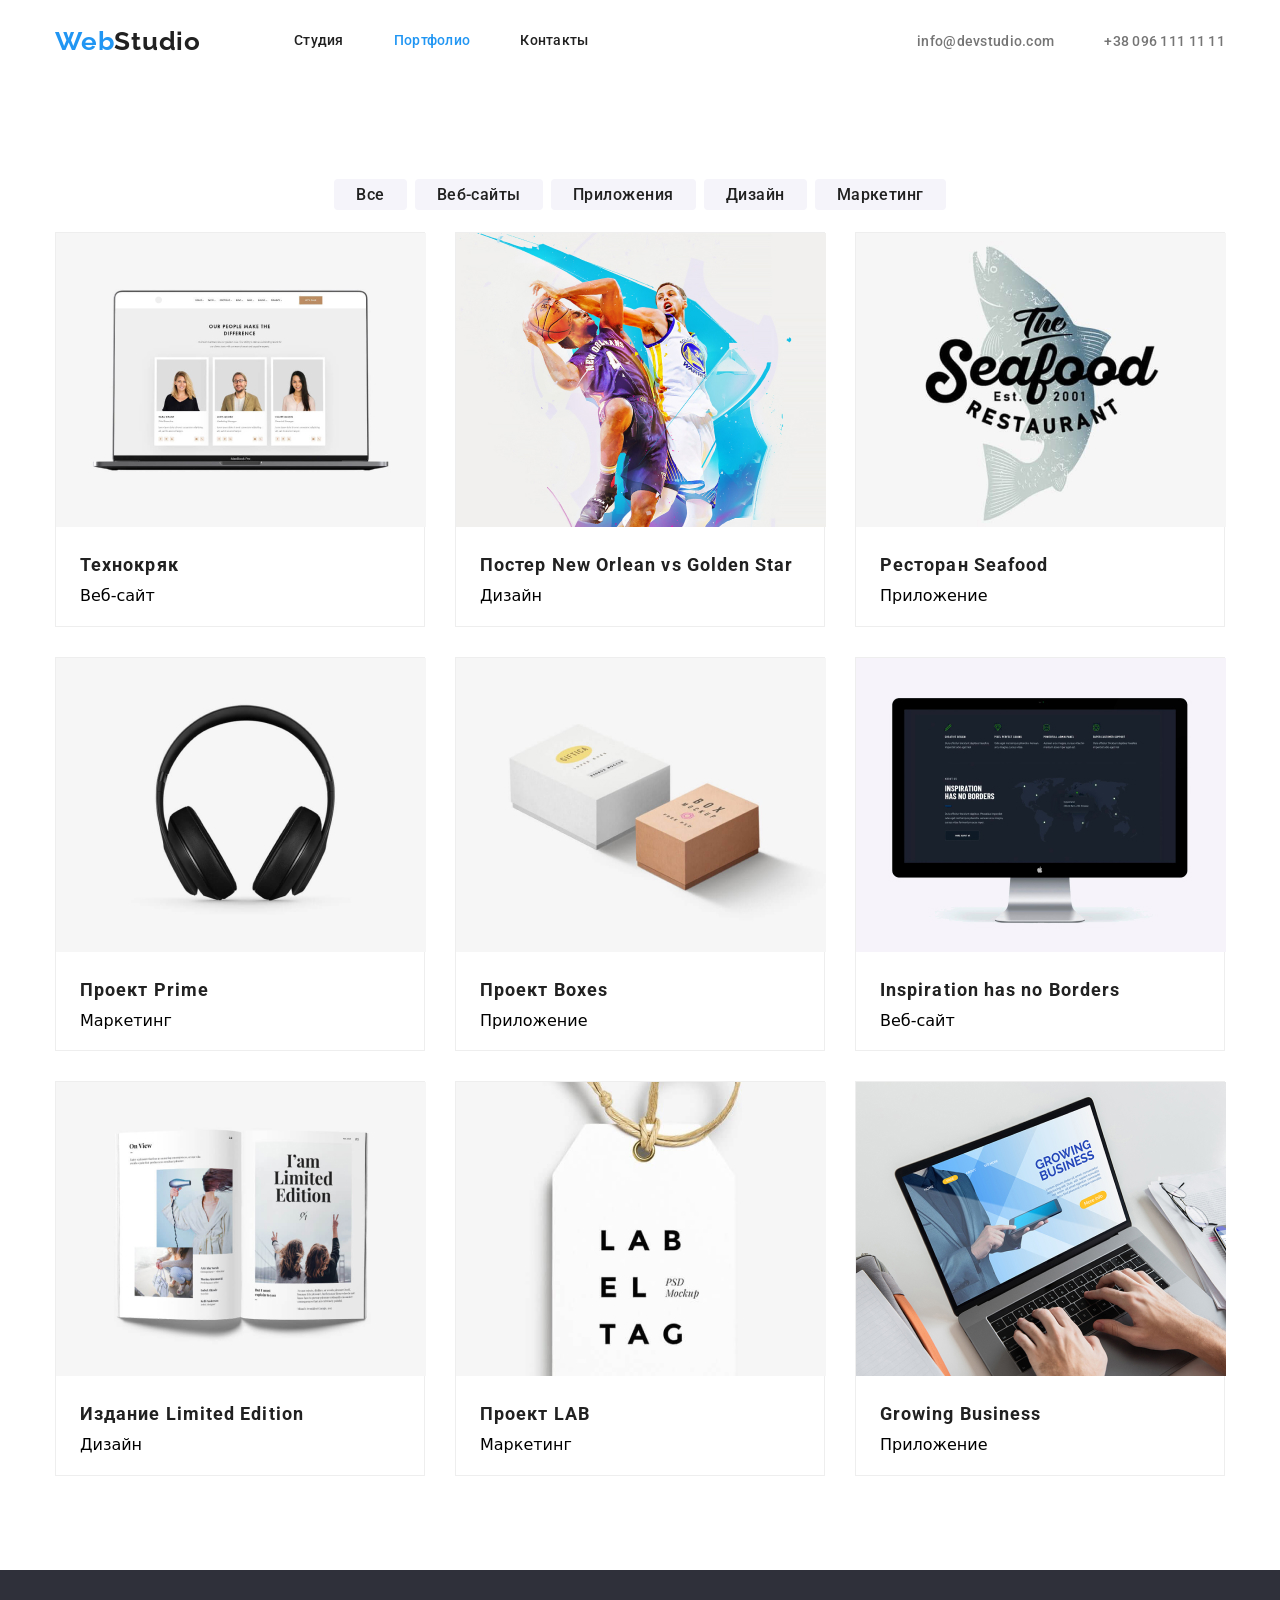
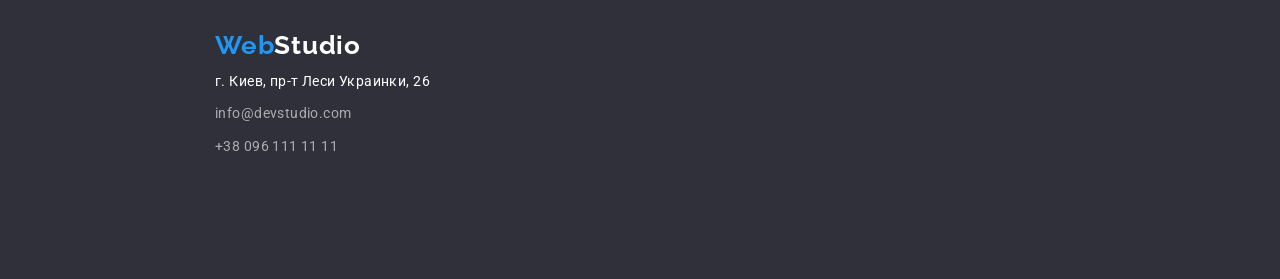
==== portfolio.html @ 3b401ec9 "Add files via upload" ====
<!DOCTYPE html>
<html lang="ru">
<head>
    <meta charset="UTF-8">
    <meta name="viewport" content="width=device-width, initial-scale=1.0">
    <title>Portfolio</title>
    <link href="https://fonts.googleapis.com/css2?family=Raleway:wght@700&family=Roboto:wght@400;500;700;900&display=swap" rel="stylesheet"/>
    <link href="https://cdnjs.cloudflare.com/ajax/libs/modern-normalize/1.0.0/modern-normalize.min.css" rel="stylesheet"/>
    <link href="./css/styles.css" rel="stylesheet"/>
</head>
<body>
    <!-- Шапка сайта (Верхняя линяя) -->
    <header>
        <div class="header container">
        <!-- Главный блок навигации -->
        <nav class="site-nav">
            <a href="./index.html" lang="en" class="logo">
                Web<span class="logo-text-header">Studio</span>
            </a>

            <ul class="site-nav-list">
                <li class="site-nav-item">
                    <a href="./index.html" class="link">Студия</a>
                </li>
                <li class="site-nav-item">
                    <a href="./portfolio.html" class="link current">Портфолио</a>
                </li>
                <li class="site-nav-item">
                    <a href="" class="link">Контакты</a>
                </li>
            </ul>
        </nav>
        <!-- Контакты -->
        <div class="contacts">
            <ul class="contacts-list">
                <li>
                    <a href="mailto:info@devstudio.com" class="contacts-list-item">info@devstudio.com</a>
                </li>
                <li>
                    <a href="tel:+380961111111" class="contacts-list-item">+38 096 111 11 11</a>
                </li>
            </ul>
        </div>
        </div>
    </header>
    <!-- Основной блок Портфолио -->
    <main>
            <!-- заголовок скроем с помощью css, но секция должна быть озаглавлена -->
        <h1 class="visually-hidden">Портфолио</h1>
        <!-- Список кнопок или ссылок, в зависимости от цели, к кнопкам нужен функционал, можно описать ссылками-->
        <!-- <ul>
            <li>
                <button type="button">Все</button>
            </li>
            <li>
                <button type="button">Веб-сайты</button>
            </li>
            <li>
                <button type="button">Приложения</button>
            </li>
            <li>
                <button type="button">Дизайн</button>
            </li>
            <li>
                <button type="button">Маркетинг</button>
            </li>
        </ul> -->
            <ul class="filter-list">
                <li class="filter-list-item">
                    <a href="" class="filter-list-link">Все</a>
                </li>
                <li class="filter-list-item">
                    <a href="" class="filter-list-link">Веб-сайты</a>
                </li>
                <li class="filter-list-item">
                    <a href="" class="filter-list-link">Приложения</a>
                </li>
                <li class="filter-list-item">
                    <a href="" class="filter-list-link">Дизайн</a>
                </li>
                <li class="filter-list-item">
                    <a href="" class="filter-list-link">Маркетинг</a>
                </li>
            </ul>
        <div class="examples-portfolio container">
            <ul class="examples-list">
                <li class="examples-list-item">
                    <img src="./images/portfolio/img1.jpg" alt="Сайт Технокряк" width="370" height="294">
                    <h2 class="example-head">Технокряк</h2>
                    <p class="example-text">Веб-сайт</p>
                </li>
                <li class="examples-list-item">
                    <img src="./images/portfolio/img2.jpg" alt="Постер с баскетболистами" width="370" height="294">
                    <h2 class="example-head">Постер New Orlean vs Golden Star</h2>
                    <p class="example-text">Дизайн</p>
                </li>
                <li class="examples-list-item">
                    <img src="./images/portfolio/img3.jpg" alt="Ресторан Seafood" width="370" height="294">
                    <h2 class="example-head">Ресторан Seafood</h2>
                    <p class="example-text">Приложение</p>
                </li>
                <li class="examples-list-item">
                    <img src="./images/portfolio/img4.jpg" alt="Студийные наушники" width="370" height="294">
                    <h2 class="example-head">Проект Prime</h2>
                    <p class="example-text">Маркетинг</p>
                </li>
                <li class="examples-list-item">
                    <img src="./images/portfolio/img5.jpg" alt="Две коробки" width="370" height="294">
                    <h2 class="example-head">Проект Boxes</h2>
                    <p class="example-text">Приложение</p>
                </li>
                <li class="examples-list-item">
                    <img src="./images/portfolio/img6.jpg" alt="Веб-сайт" width="370" height="294">
                    <h2 class="example-head" lang="en">Inspiration has no Borders</h2>
                    <p class="example-text">Веб-сайт</p>
                </li>
                <li class="examples-list-item">
                    <img src="./images/portfolio/img7.jpg" alt="Журнал" width="370" height="294">
                    <h2 class="example-head" lang="en">Издание Limited Edition</h2>
                    <p class="example-text">Дизайн</p>
                </li>
                <li class="examples-list-item">
                    <img src="./images/portfolio/img8.jpg" alt="Бирка" width="370" height="294">
                    <h2 class="example-head" lang="en">Проект LAB</h2>
                    <p class="example-text">Маркетинг</p>
                </li>
                <li class="examples-list-item">
                    <img src="./images/portfolio/img9.jpg" alt="Ноутбук с открытым приложением" width="370" height="294">
                    <h2 class="example-head" lang="en">Growing Business</h2>
                    <p class="example-text">Приложение</p>
                </li>
            </ul>
        </div>
            
        
    </main>
    <!-- Подвал -->
    <footer class="footer">
        <div class=footer-container>
            <a href="./index.html" lang="en" class="logo">
                Web<span class="logo-text-footer">Studio</span>
            </a>
            <div class="address-container">
                <address class="address">
                    <ul class="address-list">
                        <li class="address-item">
                            <a href="https://goo.gl/maps/i8ScQQsGPe5ENQTx6" class="map">г. Киев, пр-т Леси Украинки, 26</a>
                        </li>
                        <li class="address-item">
                            <a href="mailto:info@devstudio.com" class="link">info@devstudio.com</a>
                        </li>
                        <li class="address-item">
                            <a href="tel:+380961111111" class="link">+38 096 111 11 11</a>
                        </li>
                    </ul>
                </address>
            </div>
        </div>
    </footer>
</body>
</html>
---- css/styles.css ----
html {
    box-sizing: border-box;
}

*,
*::before,
*::after {
  box-sizing: inherit;
  margin: 0;
  padding: 0;
  outline: 0px;
}

/* ===== Выделим палитру цветов макета ===== */
/* цвет фона шапки #FFFFFF 
цвет фона блоков Герой и Подвал #2F303A 
основной цвет фона #E5E5E5
вторичный цвет фона #F5F4FA 
основной цвет текста #212121 
вторичный цвет текста #757575
цвет акцента #2196F3 */

/* ===== оформление index.html ===== */

:root {
    --accent-color: #2196F3;
    --hero-footer-background-color: #2F303A;
    --primary-text-color: #212121;
    --secondary-text-color: #757575;
    --primary-font-color: #E5E5E5;
    --secondary-font-color: #F5F4FA;
}


.container {
    width: 1200px;
    padding-left: 15px;
    padding-right: 15px;
    margin: 0 auto;
  }

  img {
    display: block;
}

/* ===== Header ===== */

header {
    background-color: #FFFFFF;
    box-sizing: border-box;
    display: flex;
    left: 0px;
    top: 0px;
    margin: 0;
    text-align: center;
}

.header {
    display: flex;
    align-items: center;
}

.site-nav {
    display: flex;
    align-items: center;
}

.site-nav .logo {
    font-family: Raleway, sans-serif;
    font-style: normal;
    font-weight: 700;
    font-size: 26px;
    line-height: 1.19;
    letter-spacing: 0.03em;
    color: var(--accent-color);
}

.logo-text-header {
    color: var(--primary-text-color);
}

.logo:focus {
    color: #212121;
}

.site-nav-list .link {
    display: block;
    padding-top: 32px;
    padding-bottom: 32px;
    text-align: center;
}

.site-nav-list {
    display: flex;
    margin-left: 93px;
}

.site-nav-item:not(:last-child) {
    margin-right: 50px;
}

.contacts-list li {
    padding-top: 32px;
    padding-bottom: 32px;
    
}

.contacts-list {
    display: flex;
}

.contacts-list li + li {
    margin-left: 50px;
}

.contacts {
    display: flex;
    margin-left: auto;
}
/* убираем точки со списков, можно это сделать через селектор тега ul, а можно всем спискам обьявить class="list"(просто подсказка на будущее) */
ul {
    list-style: none;
    padding: 0px;
    margin: 0px;
}

/* убираем нижние подчеркивание ссылок и  */
a {
    text-decoration: none;
}

/* сменим цвет посещенных ссылок */
a:visited {
    color: #212121;
}

.site-nav-list .link {
    font-family: Roboto, sans-serif;
    font-style: normal;
    font-weight: 500;
    font-size: 14px;
    line-height: 1.14;
    letter-spacing: 0.02em;
    color: #212121;
}

.site-nav-list .link:hover,
.site-nav-list .link:focus {
    color: var(--accent-color);
}

.site-nav-list .link.current {
    color: var(--accent-color);
}

.contacts-list-item {
    font-family: Roboto, sans-serif;
    font-style: normal;
    font-weight: 500;
    font-size: 14px;
    line-height: 1.14;
    letter-spacing: 0.02em;
    color: #757575;

}

.contacts-list-item:hover,
.contacts-list-item:focus {
    color: var(--accent-color);
}

/* ===== Герой ===== */

.hero-section {
    /* background-color: var(--hero-footer-background-color); (old one)*/
    background-image: linear-gradient(rgba(47, 48, 58, 0.4), rgba(47, 48, 58, 0.4)), url(../images/background-img.jpg);
    background-size: 100% 100%;
    box-sizing: border-box;
    left: 0px;
    top: 10px;
    padding: 50px 0;
    min-height: 600px;
    display: flex;
}

.hero {
    text-align: center;
    width: 696px;
    padding-top: 200px;
    padding-bottom: 30px;
}

.main-head {
    font-family: Roboto, sans-serif;
    font-style: normal;
    font-weight: 900;
    font-size: 44px;
    line-height: 1.36;
    text-align: center;
    letter-spacing: 0.06em;
    text-transform: uppercase;
    color: #FFFFFF;
}

.button {
    background-color: var(--accent-color);
    font-family: Roboto, sans-serif;
    font-style: normal;
    font-weight: 700;
    font-size: 16px;
    line-height: 1.87;
    color: #FFFFFF;
    border-radius: 4px;
    padding: 10px 32px;
    box-shadow: 0px 4px 4px rgba(0, 0, 0, 0.15);
    width: 200px;
    text-align: center;
    border: 1px solid transparent;
}

/* ===== Особенности ===== */

/* спрячем заголовок */

.visually-hidden {
    position: absolute !important;
    clip: rect(1px 1px 1px 1px); /* IE6, IE7 */
    clip: rect(1px, 1px, 1px, 1px);
    padding:0 !important;
    border:0 !important;
    height: 1px !important; 
    width: 1px !important; 
    overflow: hidden;
}

.features {
    padding-top: 94px;
}

.features-list li {
    width: 270px;
}

.features-list li:not(:last-child) {
    margin-right: 30px;
}

.features,
.occupation {
    background-color: var(--primary-font-color);
    font-family: Roboto, sans-serif;
}

.features-list .features-list-item {
    font-style: normal;
    font-weight: 700;
    font-size: 14px;
    line-height: 1.14;
    letter-spacing: 0.03em;
    text-transform: uppercase;
    color: var(--primary-text-color);
}

.features-list .features-list-text {
    font-style: normal;
    font-weight: 400;
    font-size: 14px;
    line-height: 1.7;
    letter-spacing: 0.03em;
    color: var(--secondary-text-color);
}

.features-list {
    display: flex;
}

h2 {
    font-family: Roboto, sans-serif;
    font-style: normal;
    font-weight: 700;
    font-size: 36px;
    line-height: 1.16;
    text-align: center;
    letter-spacing: 0.03em;
    color: var(--primary-text-color);
}

.features-list-item {
    margin-bottom: 10px;
}

/* ===== Occupation ===== */

.occupation {
    padding-top: 94px;
    padding-bottom: 94px;
}

.occupation-list {
    display: flex;
    padding-top: 50px;
}

.occupation-list-item:not(:last-child) {
    margin-right: 30px;
}

/* ===== Команда ===== */

.team {
    background-color: var(--secondary-font-color);
    padding-top: 94px;
    padding-bottom: 94px;
}

h3 {
    font-family: Roboto, sans-serif;
    font-style: normal;
    font-weight: 500;
    font-size: 16px;
    line-height: 1.18;
    text-align: center;
    letter-spacing: 0.03em;
    color: var(--primary-text-color);
}

.team-text {
    font-family: Roboto, sans-serif;
    font-style: normal;
    font-weight: 400;
    font-size: 16px;
    line-height: 1.18;
    text-align: center;
    letter-spacing: 0.03em;
    color: var(--secondary-text-color);
    padding-top: 10px;
    padding-bottom: 30px;
    background-color: white;
}

.team-list {
    display: flex;
    padding-top: 50px;
}

.team-list-item:not(:last-child) {
    margin-right: 30px;
}

.team-head {
    padding-top: 30px;
    background-color: white;
}

.team-list-item {
    box-shadow: 0px 1px 3px rgba(0, 0, 0, 0.12), 0px 1px 1px rgba(0, 0, 0, 0.14), 0px 2px 1px rgba(0, 0, 0, 0.2);
    border-radius: 0px 0px 4px 4px;
}
    
/* ===== Наши клиенты ====== */

.clients h2 {
    padding-top: 94px;
}

.clients-list {
    padding-top: 50px;
    padding-bottom: 94px;
}

/* ===== Подвал ===== */

footer {
    background-color: var(--hero-footer-background-color);
    box-sizing: border-box;
    display: flex;
}

.footer .logo-text-footer {
    color: white;
}

.logo {
    font-family: Raleway, sans-serif;
    font-style: normal;
    font-weight: 700;
    font-size: 26px;
    line-height: 1.19;
    letter-spacing: 0.03em;
}

.footer .logo {
    color: var(--accent-color);
}

.address-item .map {
    font-family: Roboto, sans-serif;
    font-style: normal;
    font-weight: 400;
    font-size: 14px;
    line-height: 1.7;
    letter-spacing: 0.03em;
    color: #FFFFFF;
}

.address-item .map:focus {
    color: var(--accent-color);
}

.address-item .link {
    font-family: Roboto, sans-serif;
    font-style: normal;
    font-weight: 400;
    font-size: 14px;
    line-height: 1.7;
    letter-spacing: 0.03em;
    color: rgba(255, 255, 255, 0.6);
}

.address-item .link:focus {
    color: var(--accent-color);
}

.footer-container {
    padding-top: 60px;
    padding-left: 215px;
    padding-bottom: 60px;
}

.address-container {
    width: 231px;
    padding-bottom: 60px;
}

.map {
    padding-top: 20px;
}

.address-item {
    padding-top: 9px;
}

/* ===== portfolio.html ===== */

.examples-list-item h2 {
    text-align: left;
}

.filter-list {
    display: flex;
    flex-wrap: wrap;
    justify-content: center;
    padding-top: 100px;
    padding-bottom: 50px;
    height: 38px;
    border-radius: 4px;
}

.filter-list-item:not(:last-child) {
    margin-right: 8px;
}

.filter-list-link {
    font-family: Roboto, sans-serif;
    font-style: normal;
    font-weight: 500;
    font-size: 16px;
    line-height: 1.62;
    text-align: center;
    letter-spacing: 0.03em;
    color: #212121;
    background: #F5F4FA;
    padding: 6px 22px;
    border-radius: 4px;
}

.filter-list-link:hover,
.filter-list-link:focus {
    background-color: var(--accent-color);
    color: #FFFFFF;
}

.example-head {
    font-family: Roboto, sans-serif;
    font-style: normal;
    font-weight: 700;
    font-size: 18px;
    line-height: 2;
    letter-spacing: 0.06em;
    color: var(--primary-text-color);
    padding-top: 20px;
    padding-left: 24px;
    padding-right: 24px;
}

   .examples-list {
       display: flex;
       flex-wrap: wrap;
       padding-bottom: 94px;
   }

   .examples-list-item {
       width: 370px;
       border: 1px solid #EEEEEE;
   }

   .examples-list-item:not(:nth-child(3n)) {
    margin-right: 30px;
  }

   .examples-list-item:not(:nth-last-child(-n+3)) {
    margin-bottom: 30px;
  }

  .example-text {
      padding-top: 4px;
      padding-bottom: 20px;
      padding-left: 24px;
      padding-right: 24px;
  }
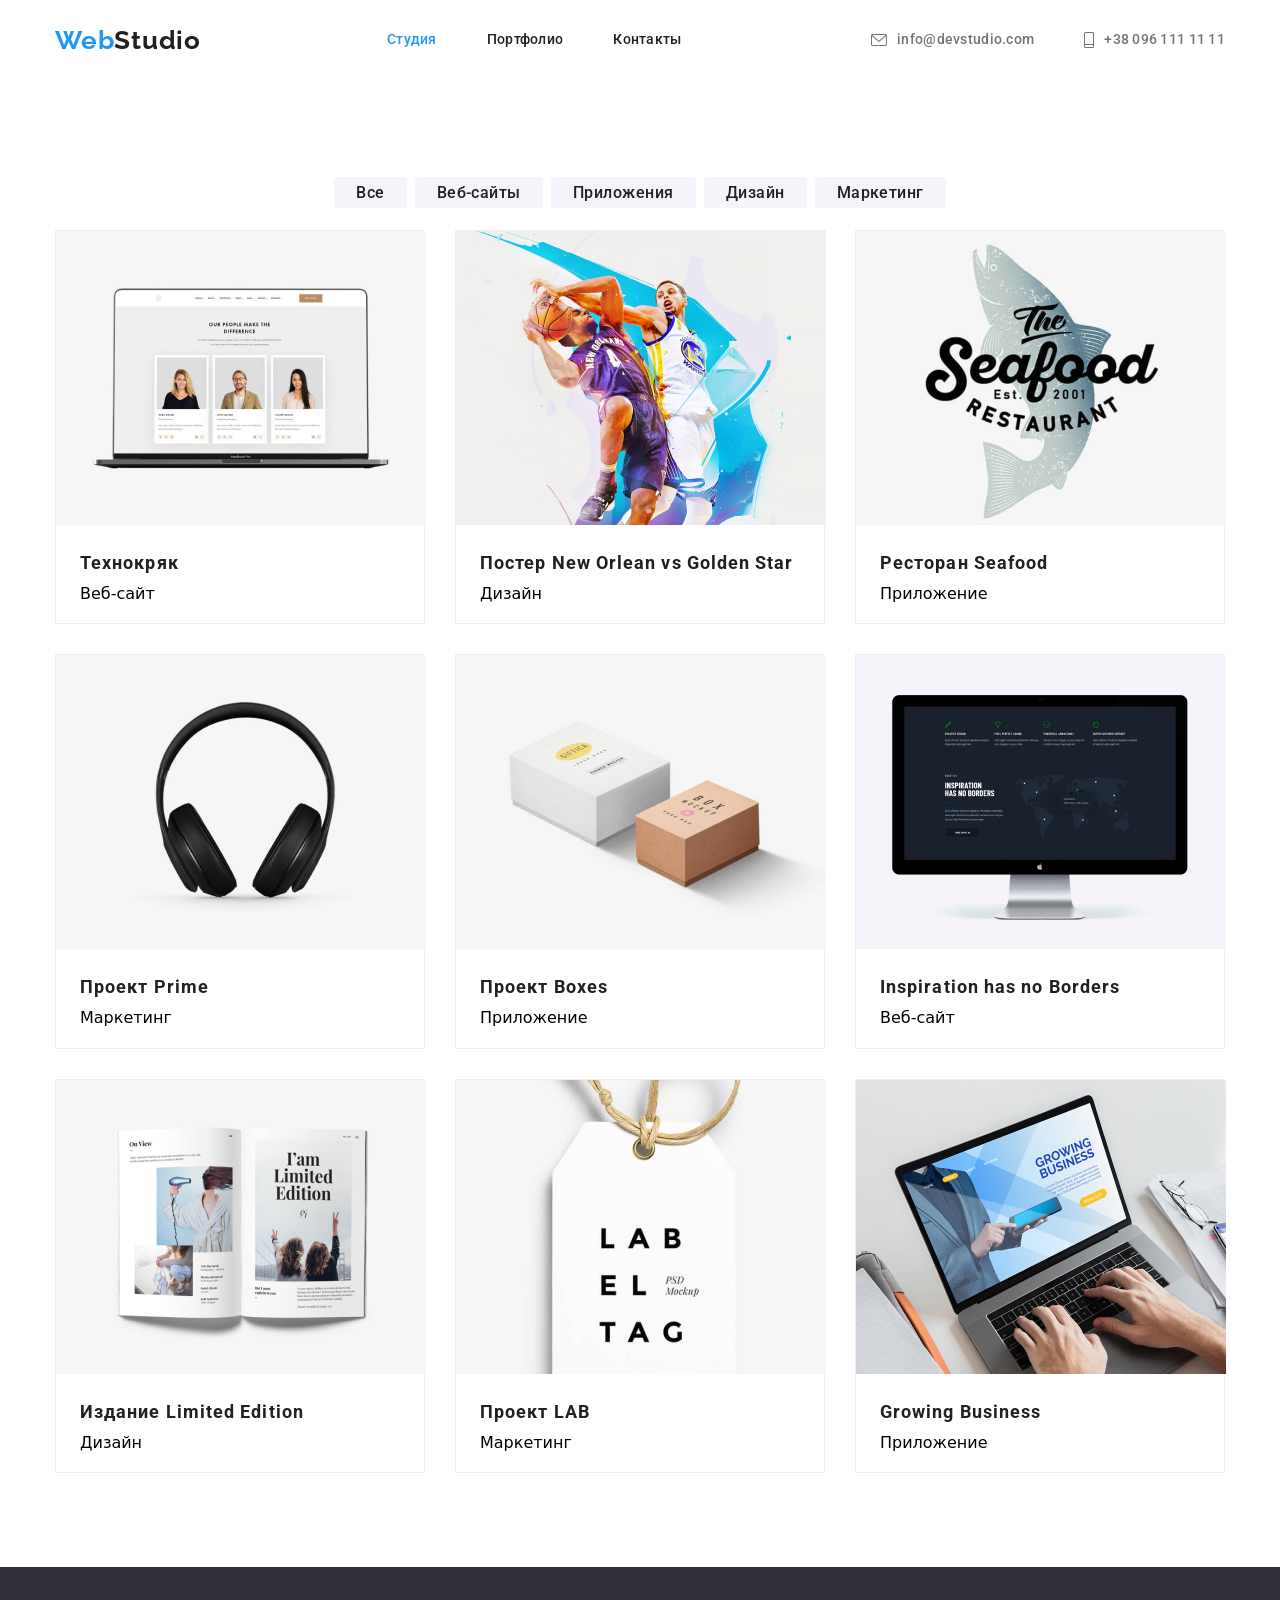
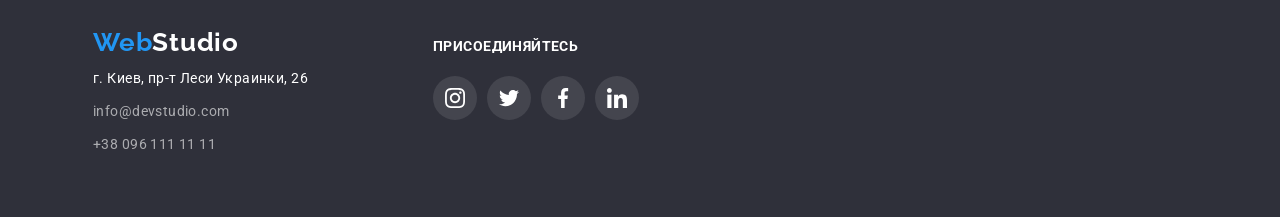
==== commit 84206dc7: "Fixes Fixed header/footer on portfolio" ====
--- a/portfolio.html
+++ b/portfolio.html
@@ -10,8 +10,8 @@
 </head>
 <body>
     <!-- Шапка сайта (Верхняя линяя) -->
-    <header>
-        <div class="header container">
+    <header class="header">
+        <div class="container header-container">
         <!-- Главный блок навигации -->
         <nav class="site-nav">
             <a href="./index.html" lang="en" class="logo">
@@ -20,10 +20,10 @@
 
             <ul class="site-nav-list">
                 <li class="site-nav-item">
-                    <a href="./index.html" class="link">Студия</a>
+                    <a href="./index.html" class="link current">Студия</a>
                 </li>
                 <li class="site-nav-item">
-                    <a href="./portfolio.html" class="link current">Портфолио</a>
+                    <a href="./portfolio.html" class="link">Портфолио</a>
                 </li>
                 <li class="site-nav-item">
                     <a href="" class="link">Контакты</a>
@@ -33,11 +33,25 @@
         <!-- Контакты -->
         <div class="contacts">
             <ul class="contacts-list">
-                <li>
-                    <a href="mailto:info@devstudio.com" class="contacts-list-item">info@devstudio.com</a>
-                </li>
-                <li>
-                    <a href="tel:+380961111111" class="contacts-list-item">+38 096 111 11 11</a>
+                <li class="contacts-list-item">
+                    <a href="mailto:info@devstudio.com" class="contacts-list-link">
+                        <svg class="envelope">
+                            <use href="./images/svg/sprite.svg#icon-envelope">
+
+                            </use>
+                        </svg>
+                        info@devstudio.com
+                    </a>
+                </li>
+                <li class="contacts-list-item">
+                    <a href="tel:+380961111111" class="contacts-list-link">
+                        <svg class="mobile">
+                            <use href="./images/svg/sprite.svg#icon-mobile">
+
+                            </use>
+                        </svg>
+                        +38 096 111 11 11
+                    </a>
                 </li>
             </ul>
         </div>
@@ -136,26 +150,57 @@
     </main>
     <!-- Подвал -->
     <footer class="footer">
-        <div class=footer-container>
+        <div class="address-container container">
             <a href="./index.html" lang="en" class="logo">
                 Web<span class="logo-text-footer">Studio</span>
             </a>
-            <div class="address-container">
-                <address class="address">
-                    <ul class="address-list">
-                        <li class="address-item">
-                            <a href="https://goo.gl/maps/i8ScQQsGPe5ENQTx6" class="map">г. Киев, пр-т Леси Украинки, 26</a>
-                        </li>
-                        <li class="address-item">
-                            <a href="mailto:info@devstudio.com" class="link">info@devstudio.com</a>
-                        </li>
-                        <li class="address-item">
-                            <a href="tel:+380961111111" class="link">+38 096 111 11 11</a>
-                        </li>
-                    </ul>
-                </address>
-            </div>
-        </div>
-    </footer>
+            <address class="address">
+                <ul class="address-list">
+                    <li class="address-item">
+                        <a href="https://goo.gl/maps/i8ScQQsGPe5ENQTx6" class="map">г. Киев, пр-т Леси Украинки, 26</a>
+                    </li>
+                    <li class="address-item">
+                        <a href="mailto:info@devstudio.com" class="link">info@devstudio.com</a>
+                    </li>
+                    <li class="address-item">
+                        <a href="tel:+380961111111" class="link">+38 096 111 11 11</a>
+                    </li>
+                </ul>
+            </address>
+        </div>
+        <div class="social-links-container">
+            <b>присоединяйтесь</b>
+            <ul class="social-list-footer">
+                <li class="social-list-item-footer">
+                    <a class="social-link-footer" href="https://www.instagram.com/" aria-label="ссылка на Instagram">
+                    <svg class="social-svg-footer">
+                        <use href="./images/svg/sprite.svg#icon-instagram"></use>
+                    </svg>
+                    </a>
+                </li>
+                <li class="social-list-item-footer">
+                    <a class="social-link-footer" href="https://twitter.com/?lang=ru" aria-label="ссылка на Twitter">
+                    <svg class="social-svg-footer">
+                        <use href="./images/svg/sprite.svg#icon-twitter"></use>
+                    </svg>
+                    </a>
+                </li>
+                <li class="social-list-item-footer">
+                    <a class="social-link-footer" href="https://www.facebook.com/" aria-label="ссылка на Facebook">
+                    <svg class="social-svg-footer">
+                        <use href="./images/svg/sprite.svg#icon-facebook"></use>
+                    </svg>
+                    </a>
+                </li>
+                <li class="social-list-item-footer">
+                    <a class="social-link-footer" href="https://www.linkedin.com/" aria-label="ссылка на Linkedin">
+                    <svg class="social-svg-footer">
+                        <use href="./images/svg/sprite.svg#icon-linkedin"></use>
+                    </svg>
+                    </a>
+                </li>
+            </ul>
+        </div>
+</footer>
 </body>
 </html>
--- a/css/styles.css
+++ b/css/styles.css
@@ -45,17 +45,12 @@
 
 /* ===== Header ===== */
 
-header {
-    background-color: #FFFFFF;
-    box-sizing: border-box;
-    display: flex;
-    left: 0px;
-    top: 0px;
-    margin: 0;
-    text-align: center;
-}
-
 .header {
+    display: flex;
+    width: 100%;
+}
+
+.header-container {
     display: flex;
     align-items: center;
 }
@@ -93,6 +88,7 @@
 .site-nav-list {
     display: flex;
     margin-left: 93px;
+    margin-right: auto;
 }
 
 .site-nav-item:not(:last-child) {
@@ -107,6 +103,7 @@
 
 .contacts-list {
     display: flex;
+    align-items: center;
 }
 
 .contacts-list li + li {
@@ -153,7 +150,9 @@
     color: var(--accent-color);
 }
 
-.contacts-list-item {
+.contacts-list-link {
+    display: flex;
+    align-items: center;
     font-family: Roboto, sans-serif;
     font-style: normal;
     font-weight: 500;
@@ -164,9 +163,43 @@
 
 }
 
-.contacts-list-item:hover,
-.contacts-list-item:focus {
+.contacts-list-item {
+    align-items: center;
+}
+
+.envelope {
+    width: 16px;
+    height: 12px;
+    margin-right: 10px;
+}
+
+.mobile {
+    width: 10px;
+    height: 16px;
+    margin-right: 10px;
+}
+
+.contacts-list-link:hover,
+.contacts-list-link:focus {
     color: var(--accent-color);
+}
+
+.envelope {
+    fill: #757575;
+}
+
+.contacts-list-link:hover .envelope,
+.contacts-list-link:focus .envelope {
+    fill: var(--accent-color);
+}
+
+.mobile {
+    fill: #757575;
+}
+
+.contacts-list-link:hover .mobile,
+.contacts-list-link:focus .mobile {
+    fill: var(--accent-color);
 }
 
 /* ===== Герой ===== */
@@ -181,6 +214,7 @@
     padding: 50px 0;
     min-height: 600px;
     display: flex;
+    background-repeat: no-repeat;
 }
 
 .hero {
@@ -251,7 +285,7 @@
     font-family: Roboto, sans-serif;
 }
 
-.features-list .features-list-item {
+.features-list .features-list-head {
     font-style: normal;
     font-weight: 700;
     font-size: 14px;
@@ -285,8 +319,60 @@
     color: var(--primary-text-color);
 }
 
-.features-list-item {
+.features-list-head {
     margin-bottom: 10px;
+}
+
+.attentiveness .features-list-head::before {
+    display: block;
+    content: "";
+    width: 270px;
+    height: 120px;
+    background-color: #f5f4fa;
+    background-image: url(../images/svg/antenna.svg);
+    background-repeat: no-repeat;
+    background-position: center;
+    margin-bottom: 30px;
+    border-radius: 4px;
+}
+
+.punctuality .features-list-head::before {
+    display: block;
+    content: "";
+    width: 270px;
+    height: 120px;
+    background-color: #f5f4fa;
+    background-image: url(../images/svg/clock.svg);
+    background-repeat: no-repeat;
+    background-position: center;
+    margin-bottom: 30px;
+    border-radius: 4px;
+}
+
+.planning .features-list-head::before {
+    display: block;
+    content: "";
+    width: 270px;
+    height: 120px;
+    background-color: #f5f4fa;
+    background-image: url(../images/svg/diagram.svg);
+    background-repeat: no-repeat;
+    background-position: center;
+    margin-bottom: 30px;
+    border-radius: 4px;
+}
+
+.innovation .features-list-head::before{
+    display: block;
+    content: "";
+    width: 270px;
+    height: 120px;
+    background-color: #f5f4fa;
+    background-image: url(../images/svg/astronaut.svg);
+    background-repeat: no-repeat;
+    background-position: center;
+    margin-bottom: 30px;
+    border-radius: 4px;
 }
 
 /* ===== Occupation ===== */
@@ -334,7 +420,6 @@
     letter-spacing: 0.03em;
     color: var(--secondary-text-color);
     padding-top: 10px;
-    padding-bottom: 30px;
     background-color: white;
 }
 
@@ -355,8 +440,51 @@
 .team-list-item {
     box-shadow: 0px 1px 3px rgba(0, 0, 0, 0.12), 0px 1px 1px rgba(0, 0, 0, 0.14), 0px 2px 1px rgba(0, 0, 0, 0.2);
     border-radius: 0px 0px 4px 4px;
+    width: 270px;
+}
+
+.social-list {
+    display: flex;
+    background-color: white;
+    justify-content: center;
+    align-items: center;
+    padding: 0px 32px;
+    padding-top: 16px;
+    padding-bottom: 30px;
+}
+
+.social-list-item:not(:last-child) {
+    margin-right: 10px;
+}
+
+.social-list-item .social-link {
+    display: flex;
+    width: 44px;
+    height: 44px;
+    justify-content: center;
+    align-items: center;
+}
+
+.social-svg {
+    width: 20px;
+    height: 20px;
+    fill: #AFB1B8;
 }
     
+.social-link:hover,
+.social-link:focus {
+    background-color: var(--accent-color);
+}
+
+.social-link:hover .social-svg,
+.social-link:focus .social-svg {
+    fill: white;
+}
+
+.social-link {
+    border-radius: 50%;
+}
+
 /* ===== Наши клиенты ====== */
 
 .clients h2 {
@@ -364,16 +492,65 @@
 }
 
 .clients-list {
+    display: flex;
+    align-items: center;
+    justify-content: center;
+    flex-wrap: wrap;
     padding-top: 50px;
     padding-bottom: 94px;
 }
 
+.clients-list-item:not(:last-child) {
+    margin-right: 30px;
+}
+
+.clients-link {
+    display: flex;
+    justify-content: center;
+    align-items: center;
+    width: 170px;
+    height: 90px;
+    border: 1px solid #afb1b8;
+    border-radius: 4px;
+}
+
+.client-svg {
+    fill: #AFB1B8;
+}
+
+.clients-link:hover .client-svg,
+.clients-link:focus .client-svg {
+    fill: var(--accent-color);
+}
+
+.clients-link:hover,
+.clients-link:focus {
+    border-color: var(--accent-color);
+}
+
 /* ===== Подвал ===== */
 
-footer {
+footer{
+    display: flex;
+    flex-direction: row;
+    justify-content: flex-start;
+    align-items: baseline;
+    flex-wrap: wrap;
+    padding-top: 60px;
+    padding-bottom: 60px;
     background-color: var(--hero-footer-background-color);
-    box-sizing: border-box;
-    display: flex;
+    max-height: 252px;
+}
+
+.footer {
+    display: flex;
+    flex-direction: row;
+    justify-content: flex-start;
+    align-items: baseline;
+    flex-wrap: wrap;
+    padding-top: 60px;
+    padding-bottom: 60px;
+    max-height: 252px;
 }
 
 .footer .logo-text-footer {
@@ -387,6 +564,8 @@
     font-size: 26px;
     line-height: 1.19;
     letter-spacing: 0.03em;
+    margin-right: 93px;
+    display: block;
 }
 
 .footer .logo {
@@ -421,15 +600,14 @@
     color: var(--accent-color);
 }
 
-.footer-container {
-    padding-top: 60px;
-    padding-left: 215px;
-    padding-bottom: 60px;
-}
-
 .address-container {
-    width: 231px;
-    padding-bottom: 60px;
+    display: flex;
+    flex-direction: column;
+    flex-wrap: wrap;
+    padding: 0;
+    margin-left: 93px;
+    margin-right: 70px;
+    max-width: 270px;
 }
 
 .map {
@@ -438,6 +616,66 @@
 
 .address-item {
     padding-top: 9px;
+}
+
+.social-link-container {
+    display: flex;
+    flex-direction: column;
+    flex-wrap: wrap;
+    margin-left: 30px;
+    margin-right: 0;
+    padding: 0;
+    max-width: 270px;
+}
+
+.social-links-container b {
+    font-family: Roboto;
+    font-style: normal;
+    font-weight: bold;
+    font-size: 14px;
+    line-height: 16px;
+    letter-spacing: 0.03em;
+    text-transform: uppercase;
+    color: #FFFFFF;
+}
+
+.social-list-item-footer {
+    display: flex;
+    width: 44px;
+    height: 44px;
+    border-radius: 50%;
+    background-color: rgba(255, 255, 255, 0.1);
+    justify-content: center;
+    align-items: center;
+}
+
+.social-list-item-footer:not(:last-child) {
+    margin-right: 10px;
+}
+
+.social-list-footer {
+    display: flex;
+    padding-top: 20px;
+}
+
+.social-svg-footer {
+    width: 20px;
+    height: 20px;
+    fill: white;
+}
+
+.social-link-footer {
+    border-radius: 50%;
+    display: flex;
+    width: 44px;
+    height: 44px;
+    justify-content: center;
+    align-items: center;
+}
+
+.social-link-footer:hover,
+.social-link-footer:focus {
+    background-color: var(--accent-color);
 }
 
 /* ===== portfolio.html ===== */
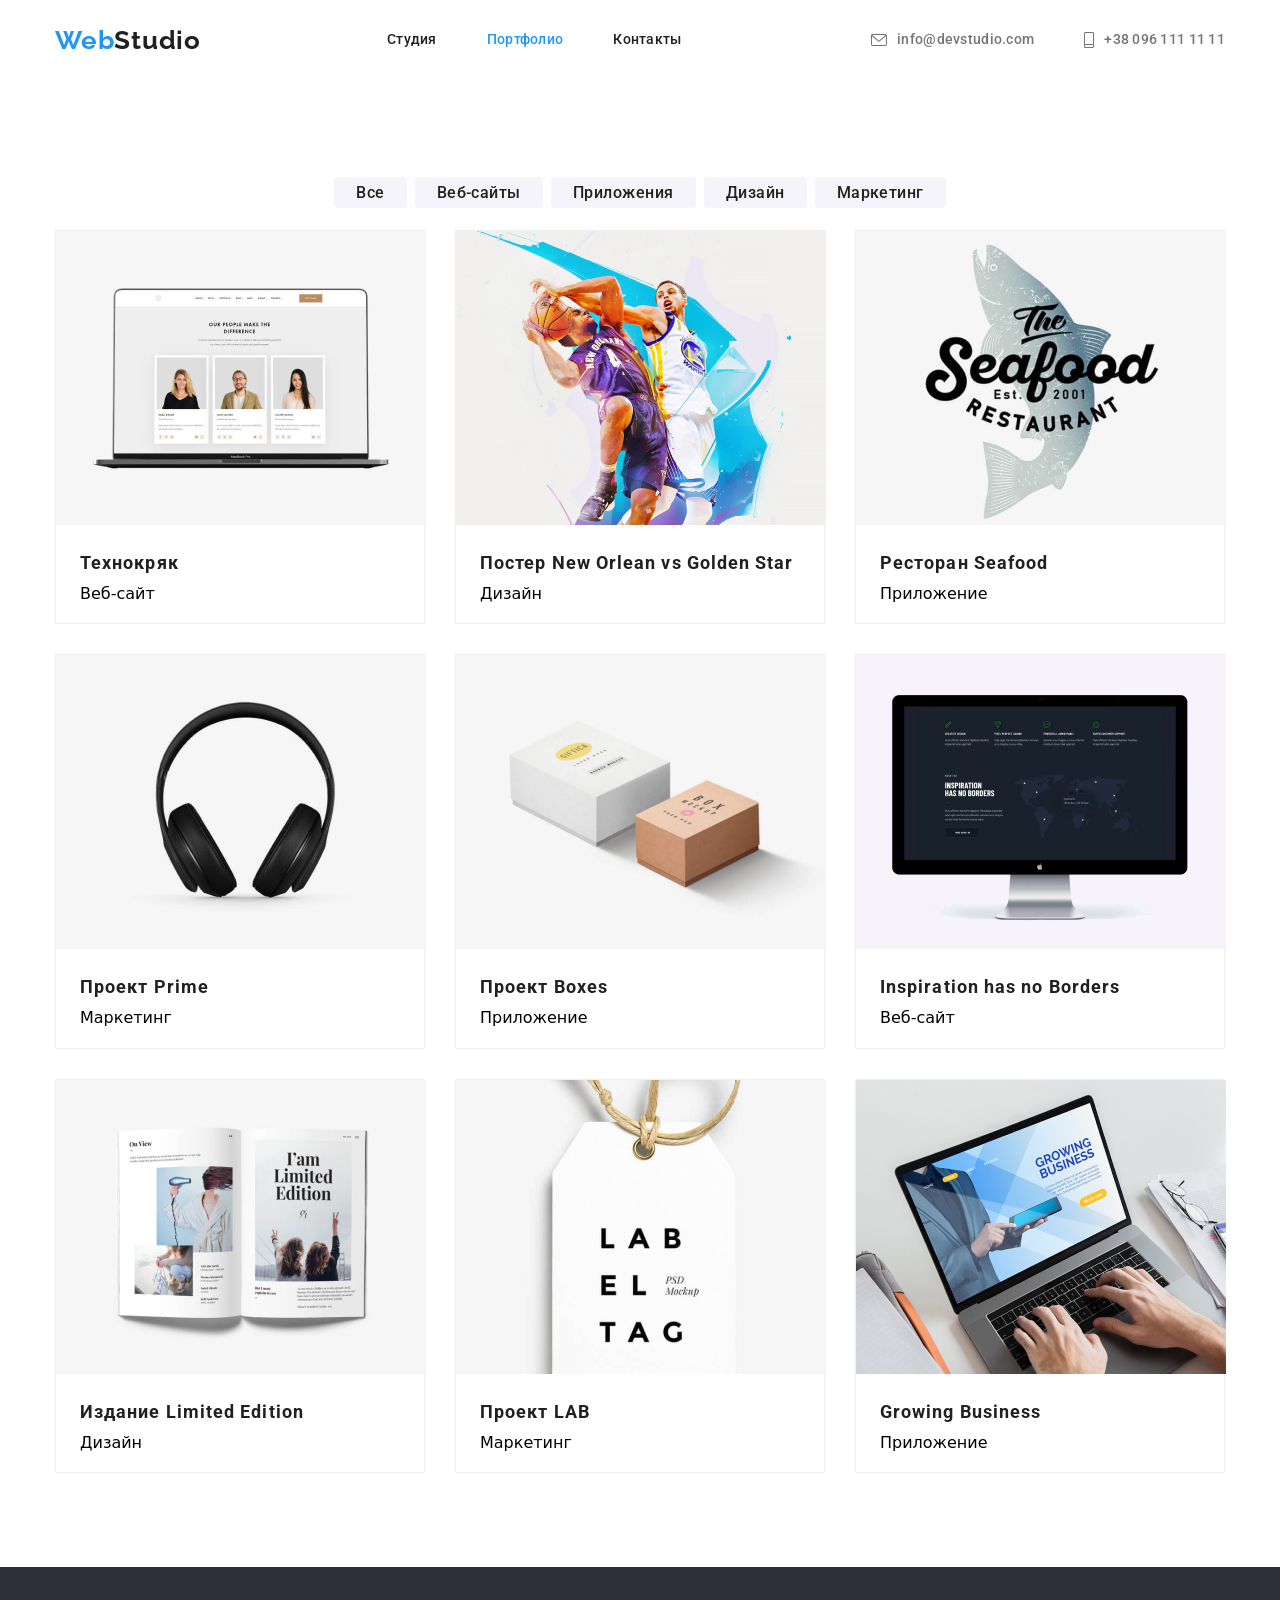
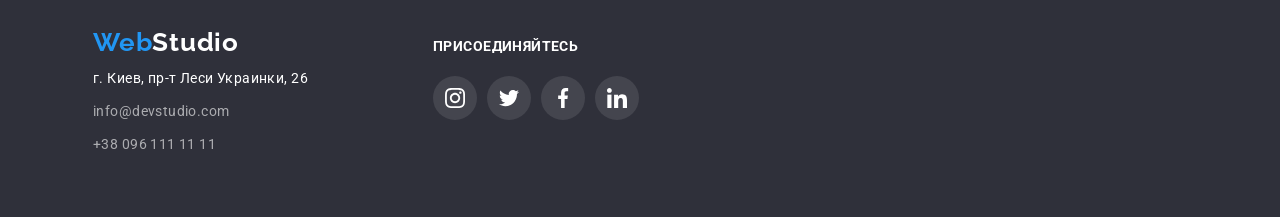
==== commit 9aee7b4b: "Fixes small fixess css" ====
--- a/portfolio.html
+++ b/portfolio.html
@@ -20,10 +20,10 @@
 
             <ul class="site-nav-list">
                 <li class="site-nav-item">
-                    <a href="./index.html" class="link current">Студия</a>
+                    <a href="./index.html" class="link">Студия</a>
                 </li>
                 <li class="site-nav-item">
-                    <a href="./portfolio.html" class="link">Портфолио</a>
+                    <a href="./portfolio.html" class="link current">Портфолио</a>
                 </li>
                 <li class="site-nav-item">
                     <a href="" class="link">Контакты</a>
--- a/css/styles.css
+++ b/css/styles.css
@@ -220,8 +220,7 @@
 .hero {
     text-align: center;
     width: 696px;
-    padding-top: 200px;
-    padding-bottom: 30px;
+    margin: auto;
 }
 
 .main-head {
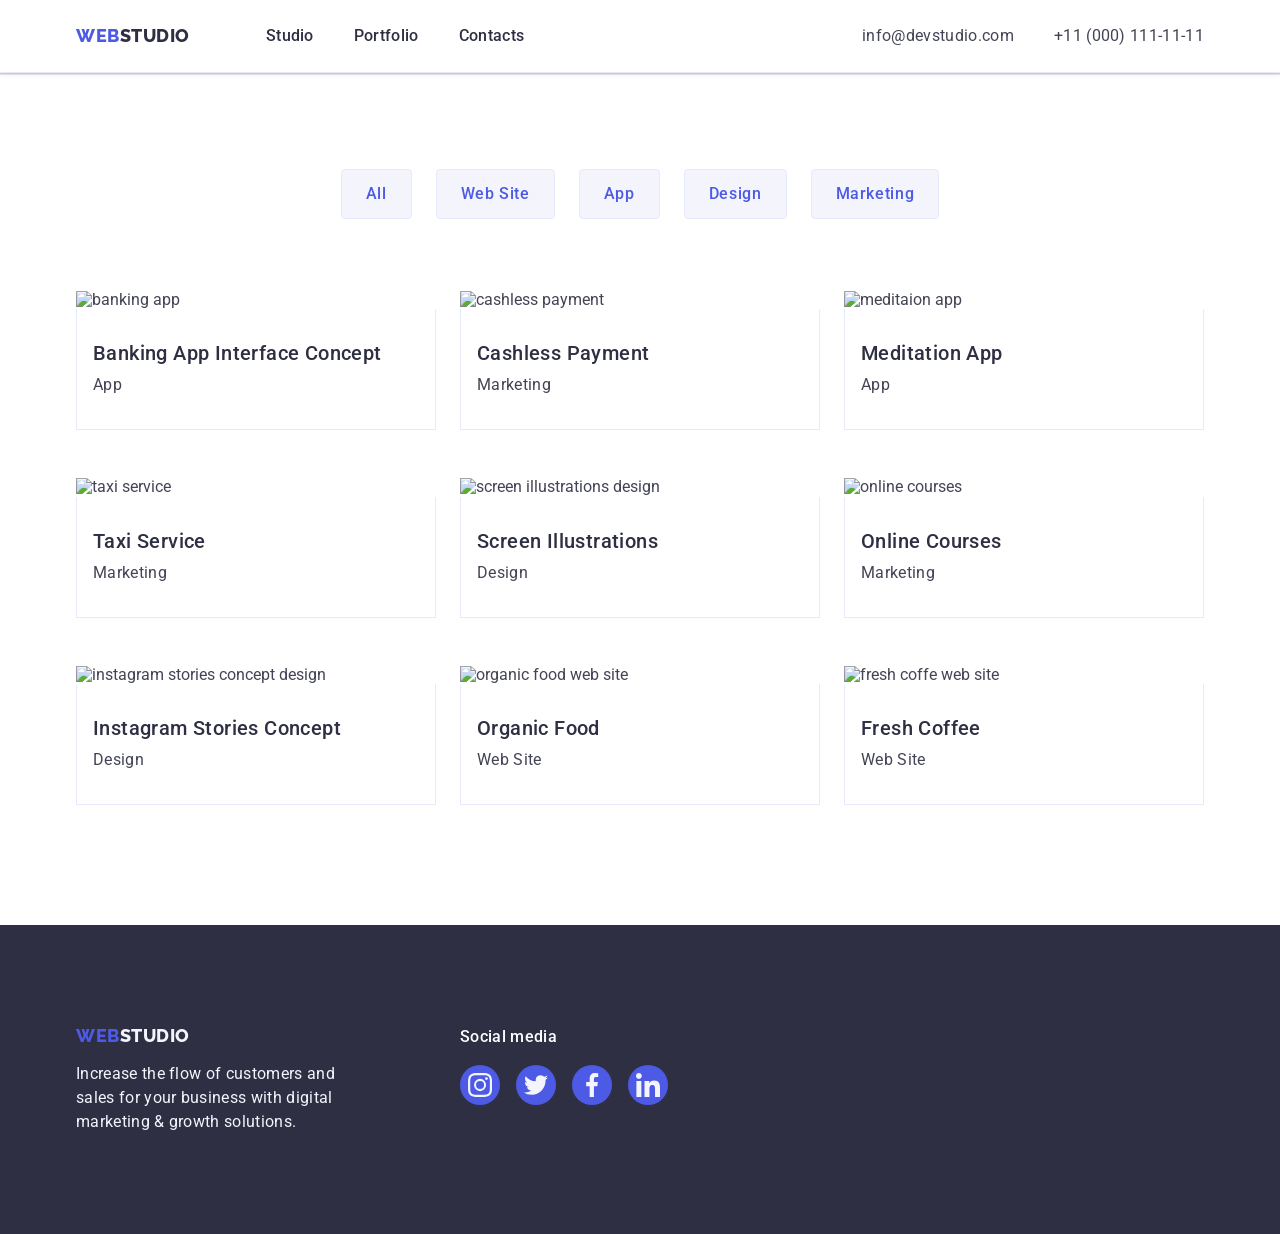
==== commit 7055f5c2: "edits" ====
--- a/portfolio.html
+++ b/portfolio.html
@@ -1,206 +1,195 @@
-<!DOCTYPE html>
-<html lang="ru">
-<head>
-    <meta charset="UTF-8">
-    <meta name="viewport" content="width=device-width, initial-scale=1.0">
-    <title>Portfolio</title>
-    <link href="https://fonts.googleapis.com/css2?family=Raleway:wght@700&family=Roboto:wght@400;500;700;900&display=swap" rel="stylesheet"/>
-    <link href="https://cdnjs.cloudflare.com/ajax/libs/modern-normalize/1.0.0/modern-normalize.min.css" rel="stylesheet"/>
-    <link href="./css/styles.css" rel="stylesheet"/>
-</head>
-<body>
-    <!-- Шапка сайта (Верхняя линяя) -->
-    <header class="header">
-        <div class="container header-container">
-        <!-- Главный блок навигации -->
-        <nav class="site-nav">
-            <a href="./index.html" lang="en" class="logo">
-                Web<span class="logo-text-header">Studio</span>
-            </a>
-
-            <ul class="site-nav-list">
-                <li class="site-nav-item">
-                    <a href="./index.html" class="link">Студия</a>
-                </li>
-                <li class="site-nav-item">
-                    <a href="./portfolio.html" class="link current">Портфолио</a>
-                </li>
-                <li class="site-nav-item">
-                    <a href="" class="link">Контакты</a>
-                </li>
-            </ul>
-        </nav>
-        <!-- Контакты -->
-        <div class="contacts">
-            <ul class="contacts-list">
-                <li class="contacts-list-item">
-                    <a href="mailto:info@devstudio.com" class="contacts-list-link">
-                        <svg class="envelope">
-                            <use href="./images/svg/sprite.svg#icon-envelope">
-
-                            </use>
-                        </svg>
-                        info@devstudio.com
-                    </a>
-                </li>
-                <li class="contacts-list-item">
-                    <a href="tel:+380961111111" class="contacts-list-link">
-                        <svg class="mobile">
-                            <use href="./images/svg/sprite.svg#icon-mobile">
-
-                            </use>
-                        </svg>
-                        +38 096 111 11 11
-                    </a>
-                </li>
-            </ul>
-        </div>
-        </div>
-    </header>
-    <!-- Основной блок Портфолио -->
-    <main>
-            <!-- заголовок скроем с помощью css, но секция должна быть озаглавлена -->
-        <h1 class="visually-hidden">Портфолио</h1>
-        <!-- Список кнопок или ссылок, в зависимости от цели, к кнопкам нужен функционал, можно описать ссылками-->
-        <!-- <ul>
-            <li>
-                <button type="button">Все</button>
-            </li>
-            <li>
-                <button type="button">Веб-сайты</button>
-            </li>
-            <li>
-                <button type="button">Приложения</button>
-            </li>
-            <li>
-                <button type="button">Дизайн</button>
-            </li>
-            <li>
-                <button type="button">Маркетинг</button>
-            </li>
-        </ul> -->
-            <ul class="filter-list">
-                <li class="filter-list-item">
-                    <a href="" class="filter-list-link">Все</a>
-                </li>
-                <li class="filter-list-item">
-                    <a href="" class="filter-list-link">Веб-сайты</a>
-                </li>
-                <li class="filter-list-item">
-                    <a href="" class="filter-list-link">Приложения</a>
-                </li>
-                <li class="filter-list-item">
-                    <a href="" class="filter-list-link">Дизайн</a>
-                </li>
-                <li class="filter-list-item">
-                    <a href="" class="filter-list-link">Маркетинг</a>
-                </li>
-            </ul>
-        <div class="examples-portfolio container">
-            <ul class="examples-list">
-                <li class="examples-list-item">
-                    <img src="./images/portfolio/img1.jpg" alt="Сайт Технокряк" width="370" height="294">
-                    <h2 class="example-head">Технокряк</h2>
-                    <p class="example-text">Веб-сайт</p>
-                </li>
-                <li class="examples-list-item">
-                    <img src="./images/portfolio/img2.jpg" alt="Постер с баскетболистами" width="370" height="294">
-                    <h2 class="example-head">Постер New Orlean vs Golden Star</h2>
-                    <p class="example-text">Дизайн</p>
-                </li>
-                <li class="examples-list-item">
-                    <img src="./images/portfolio/img3.jpg" alt="Ресторан Seafood" width="370" height="294">
-                    <h2 class="example-head">Ресторан Seafood</h2>
-                    <p class="example-text">Приложение</p>
-                </li>
-                <li class="examples-list-item">
-                    <img src="./images/portfolio/img4.jpg" alt="Студийные наушники" width="370" height="294">
-                    <h2 class="example-head">Проект Prime</h2>
-                    <p class="example-text">Маркетинг</p>
-                </li>
-                <li class="examples-list-item">
-                    <img src="./images/portfolio/img5.jpg" alt="Две коробки" width="370" height="294">
-                    <h2 class="example-head">Проект Boxes</h2>
-                    <p class="example-text">Приложение</p>
-                </li>
-                <li class="examples-list-item">
-                    <img src="./images/portfolio/img6.jpg" alt="Веб-сайт" width="370" height="294">
-                    <h2 class="example-head" lang="en">Inspiration has no Borders</h2>
-                    <p class="example-text">Веб-сайт</p>
-                </li>
-                <li class="examples-list-item">
-                    <img src="./images/portfolio/img7.jpg" alt="Журнал" width="370" height="294">
-                    <h2 class="example-head" lang="en">Издание Limited Edition</h2>
-                    <p class="example-text">Дизайн</p>
-                </li>
-                <li class="examples-list-item">
-                    <img src="./images/portfolio/img8.jpg" alt="Бирка" width="370" height="294">
-                    <h2 class="example-head" lang="en">Проект LAB</h2>
-                    <p class="example-text">Маркетинг</p>
-                </li>
-                <li class="examples-list-item">
-                    <img src="./images/portfolio/img9.jpg" alt="Ноутбук с открытым приложением" width="370" height="294">
-                    <h2 class="example-head" lang="en">Growing Business</h2>
-                    <p class="example-text">Приложение</p>
-                </li>
-            </ul>
-        </div>
-            
-        
-    </main>
-    <!-- Подвал -->
-    <footer class="footer">
-        <div class="address-container container">
-            <a href="./index.html" lang="en" class="logo">
-                Web<span class="logo-text-footer">Studio</span>
-            </a>
-            <address class="address">
-                <ul class="address-list">
-                    <li class="address-item">
-                        <a href="https://goo.gl/maps/i8ScQQsGPe5ENQTx6" class="map">г. Киев, пр-т Леси Украинки, 26</a>
-                    </li>
-                    <li class="address-item">
-                        <a href="mailto:info@devstudio.com" class="link">info@devstudio.com</a>
-                    </li>
-                    <li class="address-item">
-                        <a href="tel:+380961111111" class="link">+38 096 111 11 11</a>
-                    </li>
-                </ul>
-            </address>
-        </div>
-        <div class="social-links-container">
-            <b>присоединяйтесь</b>
-            <ul class="social-list-footer">
-                <li class="social-list-item-footer">
-                    <a class="social-link-footer" href="https://www.instagram.com/" aria-label="ссылка на Instagram">
-                    <svg class="social-svg-footer">
-                        <use href="./images/svg/sprite.svg#icon-instagram"></use>
-                    </svg>
-                    </a>
-                </li>
-                <li class="social-list-item-footer">
-                    <a class="social-link-footer" href="https://twitter.com/?lang=ru" aria-label="ссылка на Twitter">
-                    <svg class="social-svg-footer">
-                        <use href="./images/svg/sprite.svg#icon-twitter"></use>
-                    </svg>
-                    </a>
-                </li>
-                <li class="social-list-item-footer">
-                    <a class="social-link-footer" href="https://www.facebook.com/" aria-label="ссылка на Facebook">
-                    <svg class="social-svg-footer">
-                        <use href="./images/svg/sprite.svg#icon-facebook"></use>
-                    </svg>
-                    </a>
-                </li>
-                <li class="social-list-item-footer">
-                    <a class="social-link-footer" href="https://www.linkedin.com/" aria-label="ссылка на Linkedin">
-                    <svg class="social-svg-footer">
-                        <use href="./images/svg/sprite.svg#icon-linkedin"></use>
-                    </svg>
-                    </a>
-                </li>
-            </ul>
-        </div>
-</footer>
-</body>
+<!DOCTYPE html>
+<html lang="en">
+<head>
+    <meta charset="UTF-8">
+    <meta http-equiv="X-UA-Compatible" content="IE=edge">
+    <meta name="viewport" content="width=device-width, initial-scale=1.0">
+    <title>Portfolio</title>
+    <link rel="preconnect" href="https://fonts.googleapis.com">
+    <link rel="preconnect" href="https://fonts.gstatic.com" crossorigin>
+    <link rel="stylesheet" href="https://fonts.googleapis.com/css2?family=Raleway:wght@800&family=Roboto:wght@400;500;700;900&display=swap">
+    <link rel="stylesheet" href="https://cdnjs.cloudflare.com/ajax/libs/modern-normalize/2.0.0/modern-normalize.min.css">
+    <link rel="stylesheet" href="./css/styles.css">
+</head>
+<body>
+  <header class="header">
+    <div class="container">
+      <nav class="navigation">
+        <a class="logo-link" href="./index.html" target="_self" title="main page WEBSTUDIO">Web<span class="logo">Studio</span></a>
+        <ul class="navigation-list">
+          <li class="navigation-list-item">
+            <a class="navigation-link" href="./index.html" target="_self" title="main page WEBSTUDIO">Studio</a>
+          </li>
+          <li class="navigation-list-item">
+            <a class="navigation-link" href="./portfolio.html" target="_self" title="Portfolio page">Portfolio</a>
+          </li>
+          <li class="navigation-list-item">
+            <a class="navigation-link" href="" target="_self" title="Contacts page">Contacts</a>
+          </li>
+        </ul>
+      </nav>
+      <address class="adress">
+        <ul class="adress-list">
+          <li class="adress-list-item">
+            <a class="adress-link" href="mailto:info@devstudio.com">info@devstudio.com</a>
+          </li>
+          <li class="adress-list-item">
+            <a class="adress-link" href="tel:+110001111111">+11 (000) 111-11-11</a>
+          </li>
+        </ul>
+      </address>
+    </div>
+  </header>
+      <main>
+        <section class="portfolio-section">
+          <div class="container">
+            <h1 class="visually-hidden">Portfolio</h1>
+            <ul class="filter-list">
+                <li class="filter-list-item">
+                    <button class="filter-btn" type="button">All</button>
+                </li>
+                <li class="filter-list-item">
+                    <button class="filter-btn" type="button">Web Site</button>
+                </li>
+                <li class="filter-list-item">
+                    <button class="filter-btn" type="button">App</button>
+                </li>
+                <li class="filter-list-item">
+                    <button class="filter-btn" type="button">Design</button>
+                </li>
+                <li class="filter-list-item">
+                    <button class="filter-btn" type="button">Marketing</button>
+                </li>
+            </ul>
+            <ul class="portfolio-list">
+                <li class="portfolio-list-item">
+                  <a class="portfolio-list-link" href="./#" target="_blank" rel="noreferrer noopener" title="Banking APP">
+                    <img class="portfolio-img" src="./images/banking.jpg" alt="banking app" width="360">
+                    <div class="portfolio-list-thumb">
+                      <h2 class="portfolio-list-header">Banking App Interface Concept</h2>
+                      <p class="portfolio-list-description">App</p>
+                    </div>
+                  </a>
+                </li>
+                <li class="portfolio-list-item">
+                  <a class="portfolio-list-link" href="./#" target="_blank" rel="noreferrer noopener" title="Cashless payment">
+                    <img class="portfolio-img" src="./images/cashless.jpg" alt="cashless payment" width="360">
+                    <div class="portfolio-list-thumb">
+                      <h2 class="portfolio-list-header">Cashless Payment</h2>
+                      <p class="portfolio-list-description">Marketing</p>
+                    </div>
+                  </a>
+                </li>
+                <li class="portfolio-list-item">
+                  <a class="portfolio-list-link" href="./#" target="_blank" rel="noreferrer noopener" title="Meditation APP">
+                    <img class="portfolio-img" src="./images/meditaion.jpg" alt="meditaion app" width="360">
+                    <div class="portfolio-list-thumb">
+                      <h2 class="portfolio-list-header">Meditation App</h2>
+                      <p class="portfolio-list-description">App</p>
+                    </div>
+                  </a>
+                </li>
+                <li class="portfolio-list-item">
+                  <a class="portfolio-list-link" href="./#" target="_blank" rel="noreferrer noopener" title="Taxi Service">
+                    <img class="portfolio-img" src="./images/taxi.jpg" alt="taxi service" width="360">
+                    <div class="portfolio-list-thumb">
+                      <h2 class="portfolio-list-header">Taxi Service</h2>
+                      <p class="portfolio-list-description">Marketing</p>
+                    </div>
+                  </a>
+                </li>
+                <li class="portfolio-list-item">
+                  <a class="portfolio-list-link" href="./#" target="_blank" rel="noreferrer noopener" title="Screen Illustrations">
+                    <img class="portfolio-img" src="./images/screen.jpg" alt="screen illustrations design" width="360">
+                    <div class="portfolio-list-thumb">
+                      <h2 class="portfolio-list-header">Screen Illustrations</h2>
+                      <p class="portfolio-list-description">Design</p>
+                    </div>
+                  </a>
+                </li>
+                <li class="portfolio-list-item">
+                  <a class="portfolio-list-link" href="./#" target="_blank" rel="noreferrer noopener" title="Online Courses">
+                    <img class="portfolio-img" src="./images/curses.jpg" alt="online courses" width="360">
+                    <div class="portfolio-list-thumb">
+                      <h2 class="portfolio-list-header">Online Courses</h2>
+                      <p class="portfolio-list-description">Marketing</p>
+                    </div>
+                  </a>
+                </li>
+                <li class="portfolio-list-item">
+                  <a class="portfolio-list-link" href="./#" target="_blank" rel="noreferrer noopener" title="Instagram Stories Concept">
+                    <img class="portfolio-img" src="./images/inst.jpg" alt="instagram stories concept design" width="360">
+                    <div class="portfolio-list-thumb">
+                      <h2 class="portfolio-list-header">Instagram Stories Concept</h2>
+                      <p class="portfolio-list-description">Design</p>
+                    </div>
+                  </a>
+                </li>
+                <li class="portfolio-list-item">
+                  <a class="portfolio-list-link" href="./#" target="_blank" rel="noreferrer noopener" title="Organic Food">
+                    <img class="portfolio-img" src="./images/organic.jpg" alt="organic food web site" width="360">
+                    <div class="portfolio-list-thumb">
+                      <h2 class="portfolio-list-header">Organic Food</h2>
+                      <p class="portfolio-list-description">Web Site</p>
+                    </div>
+                  </a>
+                </li>
+                <li class="portfolio-list-item">
+                  <a class="portfolio-list-link" href="./#" target="_blank" rel="noreferrer noopener" title="Fresh Coffee">
+                    <img class="portfolio-img" src="./images/coffee.jpg" alt="fresh coffe web site" width="360">
+                    <div class="portfolio-list-thumb">
+                      <h2 class="portfolio-list-header">Fresh Coffee</h2>
+                      <p class="portfolio-list-description">Web Site</p>
+                    </div>
+                  </a>
+                </li>
+            </ul>
+          </div>
+        </section>
+      </main>
+      <footer class="footer">
+        <div class="container">
+          <div class="footer-logo-container">
+            <a class="footer-logo-link" href="./index.html" target="_self" title="main page WEBSTUDIO">Web<span class="footer-logo">Studio</span></a>
+            <p class="footer-text">
+              Increase the flow of customers and sales for your business with
+              digital marketing & growth solutions.
+            </p>
+          </div>
+          <div class="sudio-social-container">
+            <p class="social-header">Social media</p>
+            <ul class="studio-social-list">
+              <li class="studio-social-list-item">
+                <a class="studio-social-link" href="https://www.instagram.com/webstudio" target="_blank" rel="noreferrer noopener" title="Instagram webstudio">
+                   <svg class="studio-social-icon" width="24" height="24">
+                    <use href="./images/icons.svg#icon-instagram-2"></use>
+                   </svg>
+                </a>
+              </li>
+              <li class="studio-social-list-item">
+                <a class="studio-social-link" href="https://www.twitter.com/webstudio" target="_blank" rel="noreferrer noopener" title="Twitter webstudio">
+                   <svg class="studio-social-icon" width="24" height="24">
+                    <use href="./images/icons.svg#icon-twitter-1"></use>
+                   </svg>
+                </a>
+              </li>
+              <li class="studio-social-list-item">
+                <a class="studio-social-link" href="https://www.facebook.com/webstudio" target="_blank" rel="noreferrer noopener" title="Facebook webstudio">
+                   <svg class="studio-social-icon" width="24" height="24">
+                    <use href="./images/icons.svg#icon-facebook-1"></use>
+                   </svg>
+                </a>
+              </li>
+              <li class="studio-social-list-item">
+                <a class="studio-social-link" href="https://ua.linkedin.com/webstudio" target="_blank" rel="noreferrer noopener" title="Linkedin of webstudio">
+                   <svg class="studio-social-icon" width="24" height="24">
+                    <use href="./images/icons.svg#icon-linkedin-1"></use>
+                   </svg>
+                </a>
+              </li>
+            </ul>
+          </div>
+        </div>
+      </footer>
+</body>
 </html>
--- a/css/styles.css
+++ b/css/styles.css
@@ -1,757 +1,651 @@
-html {
-    box-sizing: border-box;
-}
-
-*,
-*::before,
-*::after {
-  box-sizing: inherit;
-  margin: 0;
-  padding: 0;
-  outline: 0px;
-}
-
-/* ===== Выделим палитру цветов макета ===== */
-/* цвет фона шапки #FFFFFF 
-цвет фона блоков Герой и Подвал #2F303A 
-основной цвет фона #E5E5E5
-вторичный цвет фона #F5F4FA 
-основной цвет текста #212121 
-вторичный цвет текста #757575
-цвет акцента #2196F3 */
-
-/* ===== оформление index.html ===== */
-
-:root {
-    --accent-color: #2196F3;
-    --hero-footer-background-color: #2F303A;
-    --primary-text-color: #212121;
-    --secondary-text-color: #757575;
-    --primary-font-color: #E5E5E5;
-    --secondary-font-color: #F5F4FA;
-}
-
-
-.container {
-    width: 1200px;
-    padding-left: 15px;
-    padding-right: 15px;
-    margin: 0 auto;
-  }
-
-  img {
-    display: block;
-}
-
-/* ===== Header ===== */
-
-.header {
-    display: flex;
-    width: 100%;
-}
-
-.header-container {
-    display: flex;
-    align-items: center;
-}
-
-.site-nav {
-    display: flex;
-    align-items: center;
-}
-
-.site-nav .logo {
-    font-family: Raleway, sans-serif;
-    font-style: normal;
-    font-weight: 700;
-    font-size: 26px;
-    line-height: 1.19;
-    letter-spacing: 0.03em;
-    color: var(--accent-color);
-}
-
-.logo-text-header {
-    color: var(--primary-text-color);
-}
-
-.logo:focus {
-    color: #212121;
-}
-
-.site-nav-list .link {
-    display: block;
-    padding-top: 32px;
-    padding-bottom: 32px;
-    text-align: center;
-}
-
-.site-nav-list {
-    display: flex;
-    margin-left: 93px;
-    margin-right: auto;
-}
-
-.site-nav-item:not(:last-child) {
-    margin-right: 50px;
-}
-
-.contacts-list li {
-    padding-top: 32px;
-    padding-bottom: 32px;
-    
-}
-
-.contacts-list {
-    display: flex;
-    align-items: center;
-}
-
-.contacts-list li + li {
-    margin-left: 50px;
-}
-
-.contacts {
-    display: flex;
-    margin-left: auto;
-}
-/* убираем точки со списков, можно это сделать через селектор тега ul, а можно всем спискам обьявить class="list"(просто подсказка на будущее) */
-ul {
-    list-style: none;
-    padding: 0px;
-    margin: 0px;
-}
-
-/* убираем нижние подчеркивание ссылок и  */
-a {
-    text-decoration: none;
-}
-
-/* сменим цвет посещенных ссылок */
-a:visited {
-    color: #212121;
-}
-
-.site-nav-list .link {
-    font-family: Roboto, sans-serif;
-    font-style: normal;
-    font-weight: 500;
-    font-size: 14px;
-    line-height: 1.14;
-    letter-spacing: 0.02em;
-    color: #212121;
-}
-
-.site-nav-list .link:hover,
-.site-nav-list .link:focus {
-    color: var(--accent-color);
-}
-
-.site-nav-list .link.current {
-    color: var(--accent-color);
-}
-
-.contacts-list-link {
-    display: flex;
-    align-items: center;
-    font-family: Roboto, sans-serif;
-    font-style: normal;
-    font-weight: 500;
-    font-size: 14px;
-    line-height: 1.14;
-    letter-spacing: 0.02em;
-    color: #757575;
-
-}
-
-.contacts-list-item {
-    align-items: center;
-}
-
-.envelope {
-    width: 16px;
-    height: 12px;
-    margin-right: 10px;
-}
-
-.mobile {
-    width: 10px;
-    height: 16px;
-    margin-right: 10px;
-}
-
-.contacts-list-link:hover,
-.contacts-list-link:focus {
-    color: var(--accent-color);
-}
-
-.envelope {
-    fill: #757575;
-}
-
-.contacts-list-link:hover .envelope,
-.contacts-list-link:focus .envelope {
-    fill: var(--accent-color);
-}
-
-.mobile {
-    fill: #757575;
-}
-
-.contacts-list-link:hover .mobile,
-.contacts-list-link:focus .mobile {
-    fill: var(--accent-color);
-}
-
-/* ===== Герой ===== */
-
-.hero-section {
-    /* background-color: var(--hero-footer-background-color); (old one)*/
-    background-image: linear-gradient(rgba(47, 48, 58, 0.4), rgba(47, 48, 58, 0.4)), url(../images/background-img.jpg);
-    background-size: 100% 100%;
-    box-sizing: border-box;
-    left: 0px;
-    top: 10px;
-    padding: 50px 0;
-    min-height: 600px;
-    display: flex;
-    background-repeat: no-repeat;
-}
-
-.hero {
-    text-align: center;
-    width: 696px;
-    margin: auto;
-}
-
-.main-head {
-    font-family: Roboto, sans-serif;
-    font-style: normal;
-    font-weight: 900;
-    font-size: 44px;
-    line-height: 1.36;
-    text-align: center;
-    letter-spacing: 0.06em;
-    text-transform: uppercase;
-    color: #FFFFFF;
-}
-
-.button {
-    background-color: var(--accent-color);
-    font-family: Roboto, sans-serif;
-    font-style: normal;
-    font-weight: 700;
-    font-size: 16px;
-    line-height: 1.87;
-    color: #FFFFFF;
-    border-radius: 4px;
-    padding: 10px 32px;
-    box-shadow: 0px 4px 4px rgba(0, 0, 0, 0.15);
-    width: 200px;
-    text-align: center;
-    border: 1px solid transparent;
-}
-
-/* ===== Особенности ===== */
-
-/* спрячем заголовок */
-
-.visually-hidden {
-    position: absolute !important;
-    clip: rect(1px 1px 1px 1px); /* IE6, IE7 */
-    clip: rect(1px, 1px, 1px, 1px);
-    padding:0 !important;
-    border:0 !important;
-    height: 1px !important; 
-    width: 1px !important; 
-    overflow: hidden;
-}
-
-.features {
-    padding-top: 94px;
-}
-
-.features-list li {
-    width: 270px;
-}
-
-.features-list li:not(:last-child) {
-    margin-right: 30px;
-}
-
-.features,
-.occupation {
-    background-color: var(--primary-font-color);
-    font-family: Roboto, sans-serif;
-}
-
-.features-list .features-list-head {
-    font-style: normal;
-    font-weight: 700;
-    font-size: 14px;
-    line-height: 1.14;
-    letter-spacing: 0.03em;
-    text-transform: uppercase;
-    color: var(--primary-text-color);
-}
-
-.features-list .features-list-text {
-    font-style: normal;
-    font-weight: 400;
-    font-size: 14px;
-    line-height: 1.7;
-    letter-spacing: 0.03em;
-    color: var(--secondary-text-color);
-}
-
-.features-list {
-    display: flex;
-}
-
-h2 {
-    font-family: Roboto, sans-serif;
-    font-style: normal;
-    font-weight: 700;
-    font-size: 36px;
-    line-height: 1.16;
-    text-align: center;
-    letter-spacing: 0.03em;
-    color: var(--primary-text-color);
-}
-
-.features-list-head {
-    margin-bottom: 10px;
-}
-
-.attentiveness .features-list-head::before {
-    display: block;
-    content: "";
-    width: 270px;
-    height: 120px;
-    background-color: #f5f4fa;
-    background-image: url(../images/svg/antenna.svg);
-    background-repeat: no-repeat;
-    background-position: center;
-    margin-bottom: 30px;
-    border-radius: 4px;
-}
-
-.punctuality .features-list-head::before {
-    display: block;
-    content: "";
-    width: 270px;
-    height: 120px;
-    background-color: #f5f4fa;
-    background-image: url(../images/svg/clock.svg);
-    background-repeat: no-repeat;
-    background-position: center;
-    margin-bottom: 30px;
-    border-radius: 4px;
-}
-
-.planning .features-list-head::before {
-    display: block;
-    content: "";
-    width: 270px;
-    height: 120px;
-    background-color: #f5f4fa;
-    background-image: url(../images/svg/diagram.svg);
-    background-repeat: no-repeat;
-    background-position: center;
-    margin-bottom: 30px;
-    border-radius: 4px;
-}
-
-.innovation .features-list-head::before{
-    display: block;
-    content: "";
-    width: 270px;
-    height: 120px;
-    background-color: #f5f4fa;
-    background-image: url(../images/svg/astronaut.svg);
-    background-repeat: no-repeat;
-    background-position: center;
-    margin-bottom: 30px;
-    border-radius: 4px;
-}
-
-/* ===== Occupation ===== */
-
-.occupation {
-    padding-top: 94px;
-    padding-bottom: 94px;
-}
-
-.occupation-list {
-    display: flex;
-    padding-top: 50px;
-}
-
-.occupation-list-item:not(:last-child) {
-    margin-right: 30px;
-}
-
-/* ===== Команда ===== */
-
-.team {
-    background-color: var(--secondary-font-color);
-    padding-top: 94px;
-    padding-bottom: 94px;
-}
-
-h3 {
-    font-family: Roboto, sans-serif;
-    font-style: normal;
-    font-weight: 500;
-    font-size: 16px;
-    line-height: 1.18;
-    text-align: center;
-    letter-spacing: 0.03em;
-    color: var(--primary-text-color);
-}
-
-.team-text {
-    font-family: Roboto, sans-serif;
-    font-style: normal;
-    font-weight: 400;
-    font-size: 16px;
-    line-height: 1.18;
-    text-align: center;
-    letter-spacing: 0.03em;
-    color: var(--secondary-text-color);
-    padding-top: 10px;
-    background-color: white;
-}
-
-.team-list {
-    display: flex;
-    padding-top: 50px;
-}
-
-.team-list-item:not(:last-child) {
-    margin-right: 30px;
-}
-
-.team-head {
-    padding-top: 30px;
-    background-color: white;
-}
-
-.team-list-item {
-    box-shadow: 0px 1px 3px rgba(0, 0, 0, 0.12), 0px 1px 1px rgba(0, 0, 0, 0.14), 0px 2px 1px rgba(0, 0, 0, 0.2);
-    border-radius: 0px 0px 4px 4px;
-    width: 270px;
-}
-
-.social-list {
-    display: flex;
-    background-color: white;
-    justify-content: center;
-    align-items: center;
-    padding: 0px 32px;
-    padding-top: 16px;
-    padding-bottom: 30px;
-}
-
-.social-list-item:not(:last-child) {
-    margin-right: 10px;
-}
-
-.social-list-item .social-link {
-    display: flex;
-    width: 44px;
-    height: 44px;
-    justify-content: center;
-    align-items: center;
-}
-
-.social-svg {
-    width: 20px;
-    height: 20px;
-    fill: #AFB1B8;
-}
-    
-.social-link:hover,
-.social-link:focus {
-    background-color: var(--accent-color);
-}
-
-.social-link:hover .social-svg,
-.social-link:focus .social-svg {
-    fill: white;
-}
-
-.social-link {
-    border-radius: 50%;
-}
-
-/* ===== Наши клиенты ====== */
-
-.clients h2 {
-    padding-top: 94px;
-}
-
-.clients-list {
-    display: flex;
-    align-items: center;
-    justify-content: center;
-    flex-wrap: wrap;
-    padding-top: 50px;
-    padding-bottom: 94px;
-}
-
-.clients-list-item:not(:last-child) {
-    margin-right: 30px;
-}
-
-.clients-link {
-    display: flex;
-    justify-content: center;
-    align-items: center;
-    width: 170px;
-    height: 90px;
-    border: 1px solid #afb1b8;
-    border-radius: 4px;
-}
-
-.client-svg {
-    fill: #AFB1B8;
-}
-
-.clients-link:hover .client-svg,
-.clients-link:focus .client-svg {
-    fill: var(--accent-color);
-}
-
-.clients-link:hover,
-.clients-link:focus {
-    border-color: var(--accent-color);
-}
-
-/* ===== Подвал ===== */
-
-footer{
-    display: flex;
-    flex-direction: row;
-    justify-content: flex-start;
-    align-items: baseline;
-    flex-wrap: wrap;
-    padding-top: 60px;
-    padding-bottom: 60px;
-    background-color: var(--hero-footer-background-color);
-    max-height: 252px;
-}
-
-.footer {
-    display: flex;
-    flex-direction: row;
-    justify-content: flex-start;
-    align-items: baseline;
-    flex-wrap: wrap;
-    padding-top: 60px;
-    padding-bottom: 60px;
-    max-height: 252px;
-}
-
-.footer .logo-text-footer {
-    color: white;
-}
-
-.logo {
-    font-family: Raleway, sans-serif;
-    font-style: normal;
-    font-weight: 700;
-    font-size: 26px;
-    line-height: 1.19;
-    letter-spacing: 0.03em;
-    margin-right: 93px;
-    display: block;
-}
-
-.footer .logo {
-    color: var(--accent-color);
-}
-
-.address-item .map {
-    font-family: Roboto, sans-serif;
-    font-style: normal;
-    font-weight: 400;
-    font-size: 14px;
-    line-height: 1.7;
-    letter-spacing: 0.03em;
-    color: #FFFFFF;
-}
-
-.address-item .map:focus {
-    color: var(--accent-color);
-}
-
-.address-item .link {
-    font-family: Roboto, sans-serif;
-    font-style: normal;
-    font-weight: 400;
-    font-size: 14px;
-    line-height: 1.7;
-    letter-spacing: 0.03em;
-    color: rgba(255, 255, 255, 0.6);
-}
-
-.address-item .link:focus {
-    color: var(--accent-color);
-}
-
-.address-container {
-    display: flex;
-    flex-direction: column;
-    flex-wrap: wrap;
-    padding: 0;
-    margin-left: 93px;
-    margin-right: 70px;
-    max-width: 270px;
-}
-
-.map {
-    padding-top: 20px;
-}
-
-.address-item {
-    padding-top: 9px;
-}
-
-.social-link-container {
-    display: flex;
-    flex-direction: column;
-    flex-wrap: wrap;
-    margin-left: 30px;
-    margin-right: 0;
-    padding: 0;
-    max-width: 270px;
-}
-
-.social-links-container b {
-    font-family: Roboto;
-    font-style: normal;
-    font-weight: bold;
-    font-size: 14px;
-    line-height: 16px;
-    letter-spacing: 0.03em;
-    text-transform: uppercase;
-    color: #FFFFFF;
-}
-
-.social-list-item-footer {
-    display: flex;
-    width: 44px;
-    height: 44px;
-    border-radius: 50%;
-    background-color: rgba(255, 255, 255, 0.1);
-    justify-content: center;
-    align-items: center;
-}
-
-.social-list-item-footer:not(:last-child) {
-    margin-right: 10px;
-}
-
-.social-list-footer {
-    display: flex;
-    padding-top: 20px;
-}
-
-.social-svg-footer {
-    width: 20px;
-    height: 20px;
-    fill: white;
-}
-
-.social-link-footer {
-    border-radius: 50%;
-    display: flex;
-    width: 44px;
-    height: 44px;
-    justify-content: center;
-    align-items: center;
-}
-
-.social-link-footer:hover,
-.social-link-footer:focus {
-    background-color: var(--accent-color);
-}
-
-/* ===== portfolio.html ===== */
-
-.examples-list-item h2 {
-    text-align: left;
-}
-
-.filter-list {
-    display: flex;
-    flex-wrap: wrap;
-    justify-content: center;
-    padding-top: 100px;
-    padding-bottom: 50px;
-    height: 38px;
-    border-radius: 4px;
-}
-
-.filter-list-item:not(:last-child) {
-    margin-right: 8px;
-}
-
-.filter-list-link {
-    font-family: Roboto, sans-serif;
-    font-style: normal;
-    font-weight: 500;
-    font-size: 16px;
-    line-height: 1.62;
-    text-align: center;
-    letter-spacing: 0.03em;
-    color: #212121;
-    background: #F5F4FA;
-    padding: 6px 22px;
-    border-radius: 4px;
-}
-
-.filter-list-link:hover,
-.filter-list-link:focus {
-    background-color: var(--accent-color);
-    color: #FFFFFF;
-}
-
-.example-head {
-    font-family: Roboto, sans-serif;
-    font-style: normal;
-    font-weight: 700;
-    font-size: 18px;
-    line-height: 2;
-    letter-spacing: 0.06em;
-    color: var(--primary-text-color);
-    padding-top: 20px;
-    padding-left: 24px;
-    padding-right: 24px;
-}
-
-   .examples-list {
-       display: flex;
-       flex-wrap: wrap;
-       padding-bottom: 94px;
-   }
-
-   .examples-list-item {
-       width: 370px;
-       border: 1px solid #EEEEEE;
-   }
-
-   .examples-list-item:not(:nth-child(3n)) {
-    margin-right: 30px;
-  }
-
-   .examples-list-item:not(:nth-last-child(-n+3)) {
-    margin-bottom: 30px;
-  }
-
-  .example-text {
-      padding-top: 4px;
-      padding-bottom: 20px;
-      padding-left: 24px;
-      padding-right: 24px;
-  }+/*------- Variables ------------*/
+:root {
+    --primary-text-color: #2E2F42;
+    --secondary-text-color: #434455;
+    --section-header-color: #2E2F42;
+    --accent-color: #404BBF;
+    --primary-background-color: #FFFFFF;
+    --secondary-background-color: #E5E5E5;
+    --tertiary-background-color: #2E2F42;
+    --quaternary-background-color: #F4F4FD;
+}
+
+ul {
+    list-style: none;
+    padding: 0;
+    margin: 0;
+}
+  
+a {
+    color: inherit;
+    text-decoration: none;
+}
+  
+h1,
+h2,
+h3,
+h4,
+h5,
+h6,
+p {
+    margin: 0;
+}
+  
+textarea {
+    resize: none;
+}
+  
+img {
+    display: block;
+    max-width: 100%;
+    height: auto;
+}
+  
+  /* .img-box {
+    width: 800px;
+    border: 1px solid red;
+  } */
+  
+button {
+    padding: 0;
+    border: none;
+    background-color: transparent;
+    font: inherit;
+    cursor: pointer;
+}
+  
+
+body {
+    font-family: 'Roboto', sans-serif;
+    font-style: normal;
+    color: var(--secondary-text-color);
+    background-color: var(--primary-background-color);
+}
+
+.visually-hidden {
+    position: absolute;
+    width: 1px;
+    height: 1px;
+    margin: -1px;
+    border: 0;
+    padding: 0;
+    
+    white-space: nowrap;
+    clip-path: inset(100%);
+    clip: rect(0 0 0 0);
+    overflow: hidden;
+}
+
+/* .list {
+    list-style: none;
+} */
+
+/* .link {
+    text-decoration: none
+} */
+
+.container {
+    width: 1158px;
+    padding: 0 15px;
+    margin: 0 auto;
+}
+
+/*------ MAIN PAGE CSS ------------ */
+
+/*-----------HEADER---------------*/
+
+.header {
+    background-color: var(--primary-background-color);
+    border-bottom: 1px solid #e7e9fc;
+    box-shadow: 0px 2px 1px rgba(46, 47, 66, 0.08), 0px 1px 1px rgba(46, 47, 66, 0.16), 0px 1px 6px rgba(46, 47, 66, 0.08);
+}
+
+.header .container {
+    display: flex;
+    justify-content: space-between;
+}
+
+.logo-link {
+    margin-right: 76px;
+
+    font-family: 'Raleway', sans-serif;
+    font-weight: 800;
+    font-size: 18px;
+    line-height: 1.17;
+    align-items: center;
+    letter-spacing: 0.03em;
+    text-transform: uppercase;
+    color: #4D5AE5;
+}
+
+
+.logo {
+    color: var(--primary-text-color);
+}
+
+.navigation {
+    display: flex;
+    align-items: center;
+    /* padding: 24px 0; */
+    /* margin-right: auto; */
+}
+
+.navigation-list {
+    display: flex;
+    /* gap: 40px; */
+}
+
+.navigation-list-item:not(:last-child) {
+    margin-right: 40px;
+}
+
+.navigation-link {
+    display: block;
+    padding-top: 24px; 
+    padding-bottom: 24px;
+    font-weight: 500;
+    font-size: 16px;
+    line-height: 1.5;
+    letter-spacing: 0.02em;
+    color: var(--primary-text-color);
+}
+
+.navigation-link:hover {
+    color: var(--accent-color);
+}
+
+.navigation-link:focus {
+    color: var(--accent-color);
+}
+
+.adress {
+    font-style: normal;
+}
+
+.adress-list {
+    display: flex;
+    /* padding: 24px 0; */
+    gap: 40px;
+}
+
+.adress-link {
+    display: block;
+    padding-top: 24px; 
+    padding-bottom: 24px;
+    font-style: normal;
+    font-weight: 400;
+    font-size: 16px;
+    line-height: 1.5;
+    letter-spacing: 0.02em;
+    color: var(--secondary-text-color);
+}
+
+.adress-link:hover,
+.adress-link:focus {
+    color: var(--accent-color);
+}
+
+/*---------------HERO-------------*/
+
+.hero-section {
+    max-width: 1440px;
+    margin-right: auto;
+    margin-left: auto;
+    padding: 188px 0;
+    text-align: center;
+    background-color: var(--tertiary-background-color);
+    background-image: linear-gradient(rgba(46, 47, 66, 0.7),rgba(46, 47, 66, 0.7)), url(../images/hero-img.jpg);
+    background-repeat: no-repeat;
+    background-position: center;
+    background-size: cover;
+}
+
+.main-header {
+    max-width: 496px;
+    margin: 0 auto;
+    font-weight: 700;
+    font-size: 56px;
+    line-height: 1.07;
+    text-align: center;
+    letter-spacing: 0.02em;
+    color: #FFFFFF;
+}
+
+.hero-btn {
+    margin: 0 auto;
+    margin-top: 48px;
+    display: block;
+    min-width: 169px;
+    padding: 16px 32px;
+    border: 0;
+    border-radius: 4px;
+    font-family: "Roboto", sans-serif;
+    background: #4D5AE5;
+    box-shadow: 0px 4px 4px rgba(0, 0, 0, 0.15);
+
+    font-weight: 500;
+    font-size: 16px;
+    line-height: 1.5;
+    align-items: center;
+    letter-spacing: 0.04em;
+    color: #FFFFFF;
+}
+
+.hero-btn:hover,
+.hero-btn:focus {
+    background-color: var(--accent-color);
+    cursor: pointer;
+}
+
+/*------------------FEATURES--------*/
+
+.features-section {
+    padding: 120px 0;
+}
+
+.features-list {
+    display: flex;
+    gap: 24px;
+}
+
+.features-list-item {
+    /* flex-basis: calc(100% / 3 - 24px); */
+    flex-basis: calc((100% - 72px) / 4);
+}
+
+/* .features-list-item:not(:last-child) {
+    margin-right: 24px;
+} */
+
+.features-icon-container {
+    display: flex;
+    justify-content: center;
+    align-items: center;
+    width: 264px;
+    height: 112px;
+    margin-bottom: 8px;
+    background-color: #F4F4FD;
+    border-radius: 4px;
+}
+
+.features-header {
+    margin-bottom: 8px;
+    font-weight: 500;
+    font-size: 20px;
+    line-height: 1.2;
+    letter-spacing: 0.02em;
+    color: var(--section-header-color);
+}
+
+.features-description{
+    font-weight: 400;
+    font-size: 16px;
+    line-height: 1.5;
+    letter-spacing: 0.02em;
+    color: var(--secondary-text-color);
+    }
+
+/*----------OCCUPATION------------*/
+
+.occupation-section {
+    padding-bottom: 120px;
+}
+
+.occupation-header {
+    margin-bottom: 72px;
+    font-weight: 700;
+    font-size: 36px;
+    line-height: 1.11;
+    text-align: center;
+    letter-spacing: 0.02em;
+    text-transform: capitalize;
+    color: var(--section-header-color);
+}
+
+.occupation-list {
+    display: flex;
+    gap: 24px;
+}
+
+.occupation-list-item {
+    /* width: calc((100% - 48px) / 3); */
+    flex-basis: calc(100% / 2 - 24px);
+}
+
+/* .occupation-list-item:not(:last-child) {
+    margin-right: 24px;
+} */
+
+
+
+/*---------------TEAM---------*/
+
+.team-section {
+    padding: 120px 0;
+    background-color: var(--quaternary-background-color);
+}
+
+.team-header {
+    margin-bottom: 72px;
+    font-weight: 700;
+    font-size: 36px;
+    line-height: 1.11;
+    text-align: center;
+    letter-spacing: 0.02em;
+    text-transform: capitalize;
+    color: var(--section-header-color);
+}
+
+.team-list {
+    display: flex;
+    gap: 24px;
+}
+
+.team-list-item {
+    flex-basis: calc(100% / 3 - 24px);
+    /* flex-basis: calc((100% - 24px * 3) / 4); */
+    background-color: white;
+    border-radius: 0px 0px 4px 4px; 
+    box-shadow: 0px 1px 6px rgba(46, 47, 66, 0.08), 0px 1px 1px rgba(46, 47, 66, 0.16), 0px 2px 1px rgba(46, 47, 66, 0.08);
+}
+
+/* .team-list-item:not(:last-child) {
+    margin-right: 24px;
+} */
+
+.employee-thumb {
+    padding-top: 32px; 
+    padding-bottom: 32px; 
+    padding-left: 16px; 
+    padding-right: 16px
+}
+
+.employee-name {
+    margin-bottom: 8px;
+    font-weight: 500;
+    font-size: 20px;
+    line-height: 1.2;
+    text-align: center;
+    letter-spacing: 0.02em;
+    color: var(--primary-text-color);
+}
+
+.position {
+    margin-bottom: 8px;
+    font-weight: 400;
+    font-size: 16px;
+    line-height: 1.5;
+    text-align: center;
+    letter-spacing: 0.02em;
+    color: var(--secondary-text-color);
+}
+
+.team-social-list {
+    display: flex;
+    justify-content: center;
+    gap: 24px;
+}
+
+.team-social-link {
+    cursor: pointer;
+    display: flex;
+    justify-content: center;
+    align-items: center;
+    width: 40px;
+    height: 40px;
+    border-radius: 50%;
+    background-color: #4D5AE5;
+}
+
+.team-social-link:hover,
+.team-social-link:focus {
+    background-color: var(--accent-color);
+}
+
+.team-social-icon {
+    fill: #f4f4fd;
+}
+
+/* -----------------CUSTOMERS-------------------- */
+
+.customers-section {
+    padding: 120px 0;
+}
+
+.customers-header {
+    margin-bottom: 72px;
+    font-weight: 700;
+    font-size: 36px;
+    line-height: 1.11;
+    text-align: center;
+    letter-spacing: 0.02em;
+    text-transform: capitalize;
+    color: var(--section-header-color);
+}
+
+.customers-list {
+    display: flex;
+    gap: 24px;
+}
+
+.customers-list-item {
+    width: calc((100% - 120px) / 6);
+    height: 88px;
+}
+
+.customers-link {
+    display: flex;
+    justify-content: center;
+    align-items: center;
+    width: 100%;
+    height: 100%;
+    border: 1px solid #8E8F99;
+    border-radius: 4px;
+    color: #8e8f99;
+}
+
+.customers-icon {
+    fill: #8e8f99;
+}
+
+.customers-link:hover,
+.customers-link:focus {
+    color: var(--accent-color);
+    border: 1px solid var(--accent-color);
+}
+
+.customers-link:hover .customers-icon,
+.customers-link:focus .customers-icon{
+    fill: var(--accent-color);
+}
+
+/*--------------------FOOTER----------------------*/
+
+
+.footer {
+    padding: 100px 0;
+    background-color: var(--tertiary-background-color);
+}
+
+.footer .container {
+    display: flex;
+    align-items: baseline;
+    text-align: start;
+}
+
+.footer-logo-container {
+    margin-right: 120px;
+}
+
+.footer-logo-link {
+    display: inline-block;
+    margin-bottom: 16px;
+    font-family: 'Raleway', sans-serif;
+    font-weight: 800;
+    font-size: 18px;
+    line-height: 1.17;
+    align-items: center;
+    letter-spacing: 0.03em;
+    text-transform: uppercase;
+    color: #4D5AE5;
+}
+
+.footer-logo {
+    color: #F4F4FD;
+}
+
+.footer-text {
+    width: 264px;
+    font-weight: 400;
+    font-size: 16px;
+    line-height: 1.5;
+    letter-spacing: 0.02em;
+    color: #F4F4FD;
+}
+
+.social-header {
+    margin-bottom: 16px;
+    font-family: 'Roboto';
+    font-style: normal;
+    font-weight: 500;
+    font-size: 16px;
+    line-height: 1.5;
+    letter-spacing: 0.02em;
+    color: #ffffff;
+}
+
+.studio-social-list {
+    display: flex;
+    gap: 16px;
+}
+
+.studio-social-link {
+    display: flex;
+    justify-content: center;
+    align-items: center;
+    width: 40px;
+    height: 40px;
+    border-radius: 50%;
+    background-color: #4D5AE5;
+}
+
+.studio-social-link:hover,
+.studio-social-link:focus {
+    background-color: #31D0AA;
+}
+
+.studio-social-icon {
+    fill: #f4f4fd;
+}
+
+/*---------------PORTFOLIO CSS----------*/
+
+
+.portfolio-section {
+    padding: 96px 0 120px 0;
+}
+
+.filter-list {
+    margin-bottom: 72px;
+    display: flex;
+    justify-content: center;
+    gap: 24px;
+}
+
+/* .filter-list-item:not(:last-child) {
+    margin-right: 24px;
+} */
+
+.filter-btn {
+    padding: 12px 24px;
+    background-color: #F4F4FD;
+    border: 1px solid #E7E9FC;
+    border-radius: 4px;
+    font-family: "Roboto", sans-serif;
+    font-weight: 500;
+    font-size: 16px;
+    line-height: 1.5;
+    text-align: center;
+    letter-spacing: 0.04em;
+    color: #4D5AE5;
+}
+
+.filter-btn:hover,
+.filter-btn:focus {
+    cursor: pointer;
+    background-color: #404BBF;
+    color: #FFFFFF;
+    border: 1px solid transparent;
+    box-shadow: 0px 3px 1px rgba(0, 0, 0, 0.1), 0px 2px 1px rgba(0, 0, 0, 0.08), 0px 2px 2px rgba(0, 0, 0, 0.12);
+}
+
+.portfolio-list {
+    display: flex;
+    flex-wrap: wrap;
+    gap: 48px 24px;
+    /* for -margin
+    margin-top: -48x;
+    margin-left: -24px; */
+}
+
+.portfolio-list-item {
+    width: calc((100% - 48px) / 3);
+    /* flex-basis: calc(100% / 3 - 24px); */
+    /* for -margin
+    margin-left: 24px;
+    margin-top: 48px; */
+
+    /* padding-bottom: 32px; */
+    /* width: calc((100% - 48px) / 3); */
+    /* border: 1px solid #E7E9FC; */
+
+    background-color: #FFFFFF;
+}
+
+/* .portfolio-list-item:nth-child(3n+1),
+.portfolio-list-item:nth-child(3n+2) {
+    margin-right: 24px;
+}
+
+.portfolio-list-item:nth-child(-n + 6) {
+    margin-bottom: 48px;
+} */
+
+.portfolio-list-link {
+    display: block;
+    outline: none;
+}
+
+.portfolio-list-link:hover {
+    box-shadow: 0px 1px 6px rgba(46, 47, 66, 0.08), 0px 1px 1px rgba(46, 47, 66, 0.16), 0px 2px 1px rgba(46, 47, 66, 0.08);
+}
+
+.portfolio-list-link:focus {
+    box-shadow: 0px 1px 6px rgba(46, 47, 66, 0.08), 0px 1px 1px rgba(46, 47, 66, 0.16), 0px 2px 1px rgba(46, 47, 66, 0.08);
+}
+
+.portfolio-list-thumb {
+    padding: 32px 16px;
+    border: 1px solid #E7E9FC;
+    border-top: none;
+}
+
+.portfolio-list-header {
+    /* margin-top: 32px;
+    padding-left: 16px; */
+    margin-bottom: 8px;
+    font-weight: 500;
+    font-size: 20px;
+    line-height: 1.2;
+    letter-spacing: 0.02em;
+    color: var(--primary-text-color);
+}
+.portfolio-list-description {
+    /* margin-top: 8px;
+    padding-left: 16px; */
+    font-weight: 400;
+    font-size: 16px;
+    line-height: 1.5;
+    letter-spacing: 0.02em;
+    color: var(--secondary-text-color);
+}
